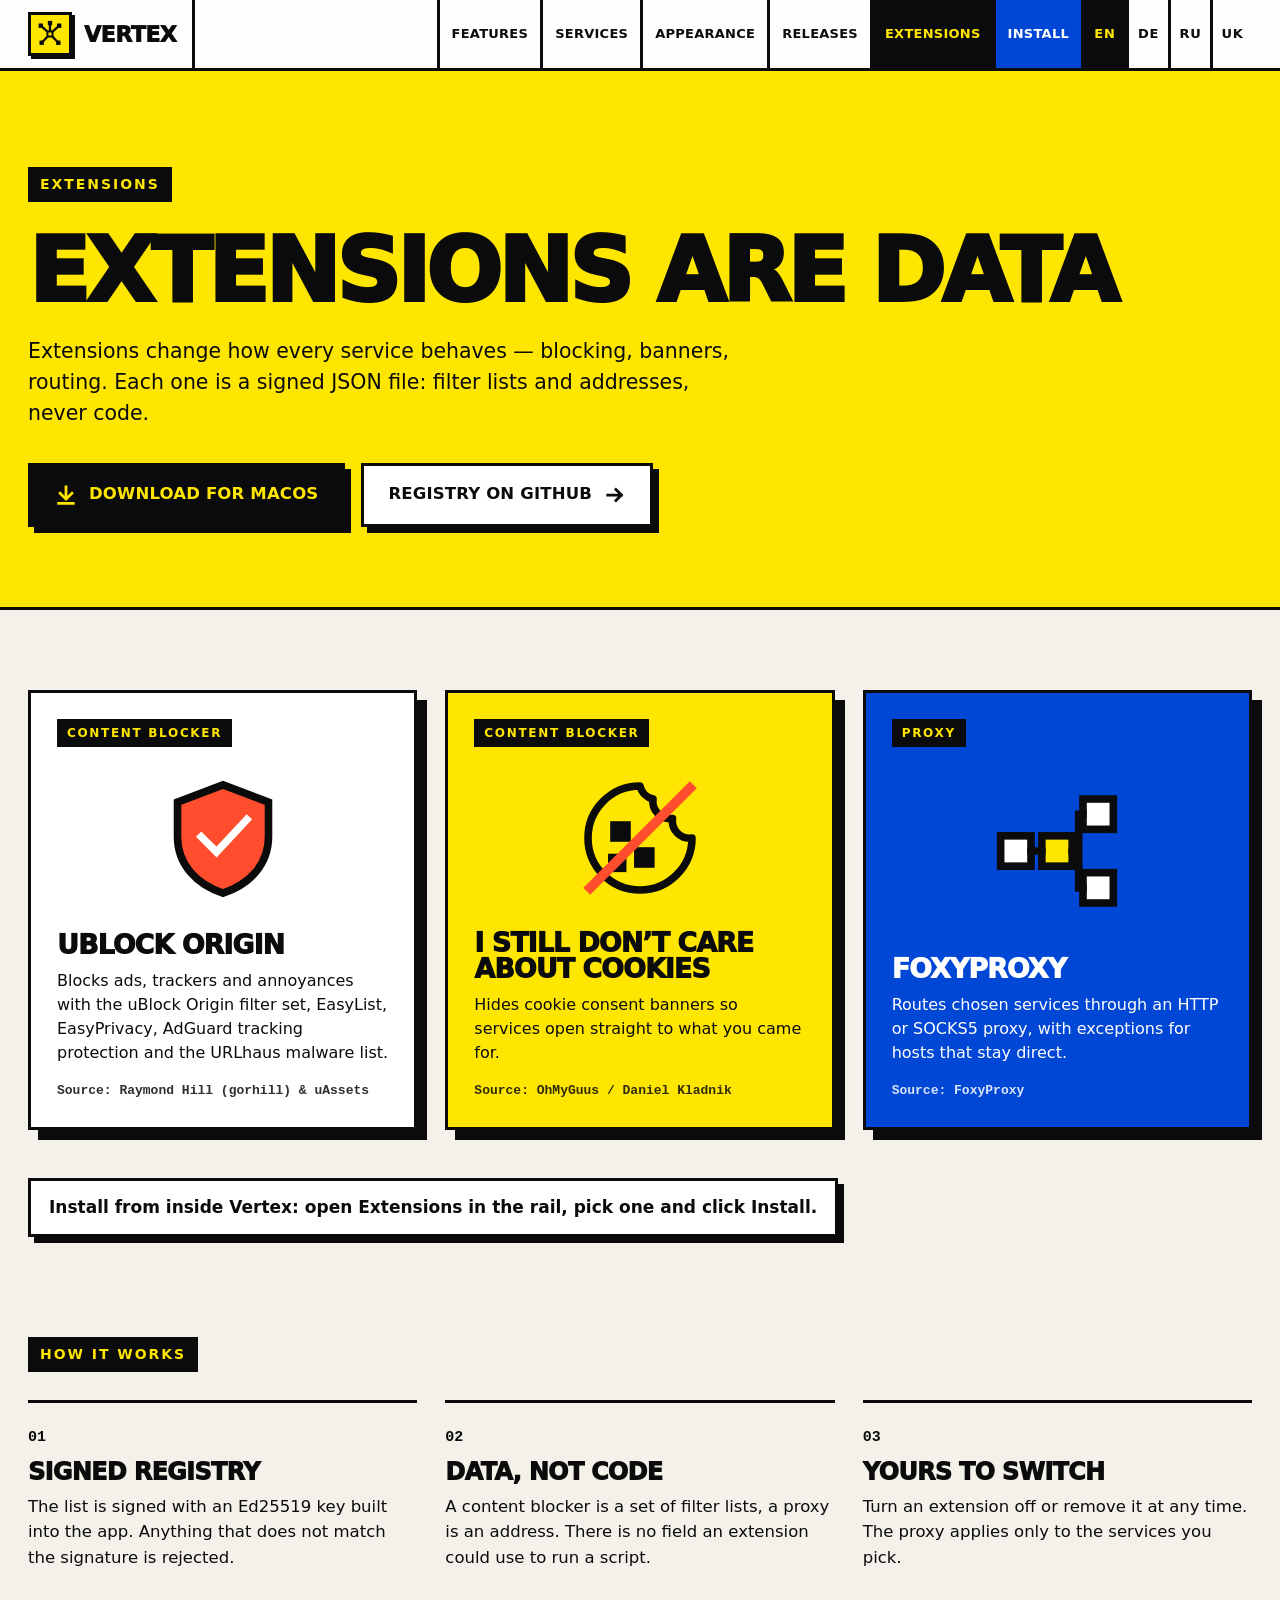
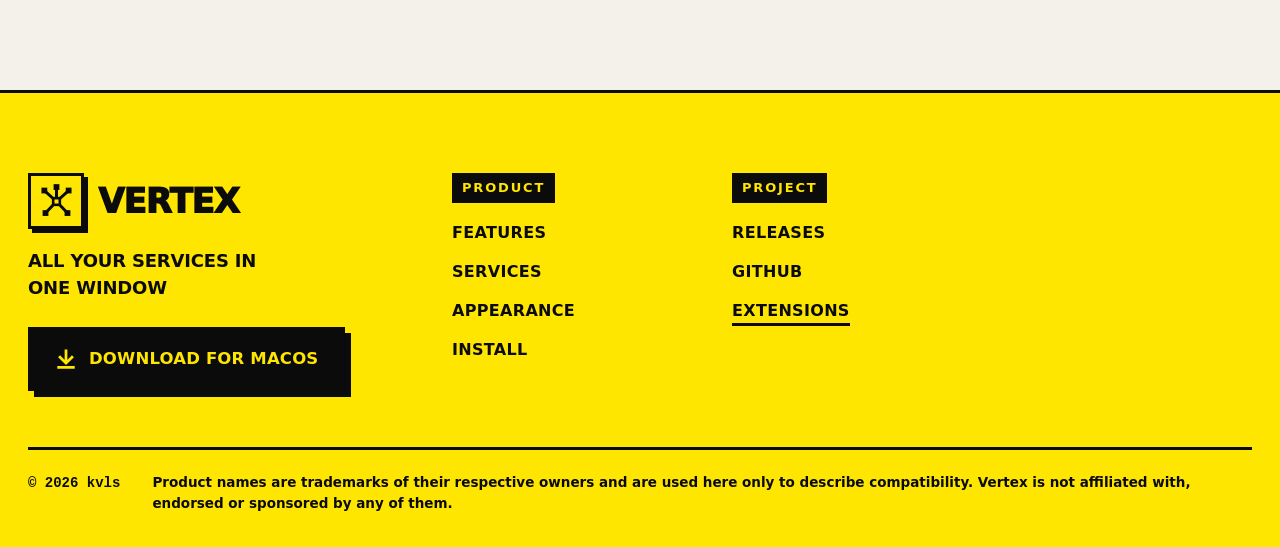
==== extensions.html @ f0bd1790 "New site: brutalist design, releases and extensions pages, Ukrainian - Direct download of the newest" ====
<!DOCTYPE html>
<html lang="en" data-title="title.ext">
<head>
<meta charset="utf-8">
<meta name="viewport" content="width=device-width, initial-scale=1">
<title>Vertex — Extensions</title>
<meta name="description" content="Vertex extensions: content blocking, cookie banners and proxy. Data only, signed, nothing executes.">
<link rel="icon" href="assets/icons/pixel.png">
<link rel="stylesheet" href="assets/style.css">
</head>
<body class="sub">
<header class="nav">
  <div class="wrap nav-in">
    <a class="logo" href="index.html"><span class="mk"><img src="assets/mark.svg" alt="" width="34" height="34"></span>VERTEX</a>
    <button class="burger" id="burger" aria-label="Menu" aria-expanded="false"><i></i></button>
    <nav class="links" id="links">
      <a href="index.html#features" data-t="nav.features">Features</a>
      <a href="index.html#services" data-t="nav.services">Services</a>
      <a href="index.html#looks" data-t="nav.looks">Appearance</a>
      <a href="releases.html" data-t="nav.releases">Releases</a>
      <a href="extensions.html" aria-current="page" data-t="nav.ext">Extensions</a>
      <a class="hl" href="index.html#install" data-t="nav.install">Install</a>
      <div class="lang" role="group" aria-label="Language"><button data-lang="en">EN</button><button data-lang="de">DE</button><button data-lang="ru">RU</button><button data-lang="uk">UK</button></div>
    </nav>
  </div>
</header>

<main id="main">
<section class="sub-hero">
  <div class="wrap">
    <span class="label" data-t="ext.label">Extensions</span>
    <h1 class="h2" data-t="ext.title">Extensions are data</h1>
    <p class="lede" data-t="ext.lede">Extensions change how every service behaves — blocking, banners, routing. Each one is a signed JSON file: filter lists and addresses, never code.</p>
    <div class="ctas">
      <a class="btn" data-dl href="https://github.com/kvlsx/vertex-releases/releases/latest"><svg viewBox="0 0 24 24" fill="none" stroke="currentColor" stroke-width="3" stroke-linecap="square" aria-hidden="true"><path d="M12 3v13M5.5 10 12 16.5 18.5 10M4 21h16"/></svg><span data-t="cta.download">Download for macOS</span></a>
      <a class="btn w" href="https://github.com/kvlsx/vertex-extensions"><span data-t="ext.github">Registry on GitHub</span><svg viewBox="0 0 24 24" fill="none" stroke="currentColor" stroke-width="3" stroke-linecap="square" aria-hidden="true"><path d="M4 12h15M13 6l6 6-6 6"/></svg></a>
    </div>
  </div>
</section>

<section class="xl">
  <div class="wrap">
    <div class="xl-grid" id="extList">
      <article class="xc c-w" data-ext="ublock-origin">
        <div class="xc-top"><span class="xc-type" data-t="ext.type.adblocker">Content blocker</span><span class="xc-ver" data-ver>&nbsp;</span></div>
        <div class="xc-glyph"><svg viewBox="0 0 120 120" fill="none" stroke="#0b0b0b" stroke-width="7" stroke-linejoin="miter"><path d="M60 10 102 26v32c0 26-18 44-42 52-24-8-42-26-42-52V26z" fill="#ff4d2e"/><path d="M40 58l14 14 28-30" stroke="#fff" stroke-linecap="square"/></svg></div>
        <h2 class="xc-name">uBlock Origin</h2>
        <p class="xc-desc" data-t="ext.ublock.p">Blocks ads, trackers and annoyances with the uBlock Origin filter set, EasyList, EasyPrivacy, AdGuard tracking protection and the URLhaus malware list.</p>
        <p class="xc-by"><span data-t="ext.by">Source</span>: Raymond Hill (gorhill) &amp; uAssets</p>
      </article>
      <article class="xc c-y" data-ext="idcac">
        <div class="xc-top"><span class="xc-type" data-t="ext.type.adblocker">Content blocker</span><span class="xc-ver" data-ver>&nbsp;</span></div>
        <div class="xc-glyph"><svg viewBox="0 0 120 120" fill="none" stroke="#0b0b0b" stroke-width="7"><path d="M60 12a48 48 0 1 0 48 48 16 16 0 0 1-18-18 16 16 0 0 1-18-18A16 16 0 0 1 60 12z" fill="#ffe600" stroke-linejoin="round"/><rect x="36" y="48" width="12" height="12" fill="#0b0b0b"/><rect x="58" y="72" width="12" height="12" fill="#0b0b0b"/><rect x="34" y="78" width="10" height="10" fill="#0b0b0b"/><path d="M14 106 106 14" stroke="#ff4d2e" stroke-width="9" stroke-linecap="square"/></svg></div>
        <h2 class="xc-name">I Still Don’t Care About Cookies</h2>
        <p class="xc-desc" data-t="ext.idcac.p">Hides cookie consent banners so services open straight to what you came for.</p>
        <p class="xc-by"><span data-t="ext.by">Source</span>: OhMyGuus / Daniel Kladnik</p>
      </article>
      <article class="xc c-b" data-ext="foxyproxy">
        <div class="xc-top"><span class="xc-type" data-t="ext.type.proxy">Proxy</span><span class="xc-ver" data-ver>&nbsp;</span></div>
        <div class="xc-glyph"><svg viewBox="0 0 120 120" fill="none" stroke="#0b0b0b" stroke-width="7"><rect x="8" y="46" width="28" height="28" fill="#fff"/><rect x="46" y="46" width="28" height="28" fill="#ffe600"/><rect x="84" y="12" width="28" height="28" fill="#fff"/><rect x="84" y="80" width="28" height="28" fill="#fff"/><path d="M36 60h10M74 60h6v-34h4M80 60v34h4" stroke-linecap="square"/></svg></div>
        <h2 class="xc-name">FoxyProxy</h2>
        <p class="xc-desc" data-t="ext.foxy.p">Routes chosen services through an HTTP or SOCKS5 proxy, with exceptions for hosts that stay direct.</p>
        <p class="xc-by"><span data-t="ext.by">Source</span>: FoxyProxy</p>
      </article>
    </div>
    <p class="xl-how" data-t="ext.how">Install from inside Vertex: open Extensions in the rail, pick one and click Install.</p>
  </div>
</section>

<section class="xs">
  <div class="wrap">
    <span class="label" data-t="ext.stepsLabel">How it works</span>
    <div class="xs-grid">
      <div class="xs-step"><span class="xs-n">01</span><h3 data-t="ext.s1.h">Signed registry</h3><p data-t="ext.s1.p">The list is signed with an Ed25519 key built into the app. Anything that does not match the signature is rejected.</p></div>
      <div class="xs-step"><span class="xs-n">02</span><h3 data-t="ext.s2.h">Data, not code</h3><p data-t="ext.s2.p">A content blocker is a set of filter lists, a proxy is an address. There is no field an extension could use to run a script.</p></div>
      <div class="xs-step"><span class="xs-n">03</span><h3 data-t="ext.s3.h">Yours to switch</h3><p data-t="ext.s3.p">Turn an extension off or remove it at any time. The proxy applies only to the services you pick.</p></div>
    </div>
  </div>
</section>
</main>

<footer>
  <div class="wrap">
    <div class="foot-grid">
      <div class="foot-brand">
        <a class="foot-logo" href="index.html"><span class="mk"><img src="assets/mark.svg" alt="" width="40" height="40"></span>VERTEX</a>
        <p data-t="hero.claim">All your services in one window</p>
        <a class="btn" data-dl href="https://github.com/kvlsx/vertex-releases/releases/latest"><svg viewBox="0 0 24 24" fill="none" stroke="currentColor" stroke-width="3" stroke-linecap="square" aria-hidden="true"><path d="M12 3v13M5.5 10 12 16.5 18.5 10M4 21h16"/></svg><span data-t="cta.download">Download for macOS</span></a>
      </div>
      <nav class="foot-col" data-t-label="foot.product" aria-label="Product">
        <h3 data-t="foot.product">Product</h3>
        <a href="index.html#features" data-t="nav.features">Features</a>
        <a href="index.html#services" data-t="nav.services">Services</a>
        <a href="index.html#looks" data-t="nav.looks">Appearance</a>
        <a href="index.html#install" data-t="nav.install">Install</a>
      </nav>
      <nav class="foot-col" data-t-label="foot.project" aria-label="Project">
        <h3 data-t="foot.project">Project</h3>
        <a href="releases.html" data-t="nav.releases">Releases</a>
        <a href="https://github.com/kvlsx/vertex-releases" data-t="nav.github">GitHub</a>
        <a href="extensions.html" aria-current="page" data-t="nav.ext">Extensions</a>
      </nav>
    </div>
    <div class="foot-bottom">
      <span class="copy-r">© 2026 kvls</span>
      <p class="tm" data-t="tm.note">Product names are trademarks of their respective owners and are used here only to describe compatibility. Vertex is not affiliated with, endorsed or sponsored by any of them.</p>
    </div>
  </div>
</footer>

<script src="assets/page.js"></script>
<script src="assets/site.js"></script>
<script src="assets/extensions.js"></script>
</body>
</html>
---- assets/style.css ----
/* Draft 10 - "Bold modern / brutalist": hard edges, heavy type, big colour blocks. */
:root{
  --y:#ffe600;
  --k:#0b0b0b;
  --w:#ffffff;
  --paper:#f4f1ea;
  --b:#0047d6;
  --r:#ff4d2e;
  --bd:3px solid var(--k);
  --sh:6px 6px 0 var(--k);
  --sans:-apple-system,"SF Pro Display",Inter,system-ui,sans-serif;
  --mono:ui-monospace,"SF Mono",Menlo,monospace;
  --ease:cubic-bezier(.2,.9,.2,1);
}
*{box-sizing:border-box;margin:0;padding:0}
html{-webkit-text-size-adjust:100%}
body{background:var(--paper);color:var(--k);font-family:var(--sans);font-size:18px;line-height:1.5;-webkit-font-smoothing:antialiased;overflow-x:hidden}
@supports (overflow:clip){body{overflow-x:clip}}
img{display:block;max-width:100%;height:auto}
a{color:inherit;text-decoration:none}
button{font:inherit;color:inherit;background:none;border:0;cursor:pointer}
strong{font-weight:850}
.wrap{width:min(1320px,100% - 56px);margin-inline:auto}
:focus-visible{outline:3px solid var(--k);outline-offset:4px}
.svc :focus-visible,.inst :focus-visible,.final :focus-visible,.pbox :focus-visible,.panel.c-k :focus-visible,.links a.hl:focus-visible,.lang button[aria-pressed="true"]:focus-visible,.btn:not(.w):not(.y):focus-visible{outline-color:var(--y)}
.qa summary:focus-visible{outline-offset:-5px}
.sr-only{position:absolute;width:1px;height:1px;padding:0;margin:-1px;overflow:hidden;clip:rect(0 0 0 0);white-space:nowrap;border:0}
::selection{background:var(--k);color:var(--y)}

/* Chunky buttons with hard offset shadow */
.btn{--bg:var(--k);--fg:var(--y);display:inline-flex;align-items:center;gap:12px;height:64px;padding:0 24px;background:var(--bg);color:var(--fg);border:var(--bd);box-shadow:var(--sh);font-weight:900;font-size:16.5px;letter-spacing:.01em;text-transform:uppercase;white-space:nowrap;transition:transform .12s var(--ease),box-shadow .12s var(--ease);user-select:none}
.btn svg{width:22px;height:22px;flex:none}
.btn:hover{transform:translate(-2px,-2px);box-shadow:8px 8px 0 var(--k)}
.btn:active{transform:translate(6px,6px);box-shadow:0 0 0 var(--k);transition-duration:.05s}
.btn.w{--bg:var(--w);--fg:var(--k)}
.btn.y{--bg:var(--y);--fg:var(--k)}

/* Nav */
.nav{position:sticky;top:0;z-index:60;background:rgba(255,255,255,.9);backdrop-filter:saturate(1.4) blur(14px);-webkit-backdrop-filter:saturate(1.4) blur(14px);border-bottom:var(--bd)}
.nav-in{display:flex;align-items:stretch;height:68px;transition:height .25s var(--ease)}
.nav.small .nav-in{height:54px}
.logo{display:flex;align-items:center;gap:12px;padding-right:22px;border-right:var(--bd);font-weight:950;font-size:22px;letter-spacing:-.02em}
.links{display:flex;align-items:stretch;margin-left:auto}
.links a{display:flex;align-items:center;padding:0 18px;font-weight:800;font-size:14px;text-transform:uppercase;letter-spacing:.04em;border-left:var(--bd);transition:background .15s}
.links a:hover{background:var(--y)}
.links a:active,.lang button:active{background:var(--k);color:var(--y)}
.links a.hl{background:var(--b);color:var(--w)}
.links a.hl:hover{background:var(--k)}
.lang{display:flex;border-left:var(--bd)}
.lang button{width:52px;font-weight:900;font-size:13px;letter-spacing:.06em;transition:background .15s}
.lang button+button{border-left:var(--bd)}
.lang button:hover{background:var(--y)}
.lang button[aria-pressed="true"]{background:var(--k);color:var(--y)}
.burger{display:none;margin-left:auto;width:68px;border-left:var(--bd);align-items:center;justify-content:center}
.burger i{display:block;width:24px;height:3px;background:var(--k);box-shadow:0 -8px 0 var(--k),0 8px 0 var(--k);transition:transform .2s,box-shadow .2s}
.burger:hover{background:var(--y)}
.burger[aria-expanded="true"]{background:var(--k)}
.burger[aria-expanded="true"] i{background:var(--y);box-shadow:none;transform:rotate(45deg)}
.burger[aria-expanded="true"] i::after{content:"";position:absolute;inset:0;background:var(--y);transform:rotate(90deg)}
.burger i{position:relative}

/* Hero */
.hero{background:var(--y);border-bottom:var(--bd);position:relative;overflow:hidden}
.hero .wrap{padding:72px 0 104px}
.hero h1{font-size:clamp(48px,6.7vw,96px);line-height:.9;font-weight:950;letter-spacing:-.05em;text-transform:uppercase;max-width:15ch;text-wrap:balance;animation:rise 1s var(--ease) both}
@keyframes rise{from{opacity:0;transform:translateY(60px)}to{opacity:1;transform:none}}
.hero-grid{display:grid;grid-template-columns:minmax(0,11fr) minmax(0,13fr);gap:64px;margin-top:56px;align-items:start}
.tagbox{background:var(--w);border:var(--bd);box-shadow:var(--sh);padding:24px 32px;max-width:60ch;font-size:20px;line-height:1.45;font-weight:560;animation:rise 1s .12s var(--ease) both}
.ctas{display:flex;flex-wrap:wrap;gap:16px;margin-top:34px;animation:rise 1s .2s var(--ease) both}
.meta{display:inline-block;margin-top:22px;font-family:var(--mono);font-size:14px;font-weight:600;background:var(--k);color:var(--y);padding:6px 10px}
.shot{position:relative;animation:rise 1.1s .25s var(--ease) both}
.tilt{perspective:1600px;--t:1}
.frame{border:var(--bd);background:var(--k);box-shadow:14px 14px 0 var(--k);transform:rotateX(calc(var(--t) * 14deg)) rotateY(calc(var(--t) * -10deg)) rotate(calc(1.4deg + var(--t) * 2deg));transform-origin:50% 70%;will-change:transform}
.frame img{width:100%}
.frame-bar{height:34px;display:flex;align-items:center;gap:8px;padding:0 12px;border-bottom:var(--bd);background:var(--w)}
.frame-bar i{width:13px;height:13px;border-radius:50%;border:2px solid var(--k)}
.frame-bar i:nth-child(1){background:#ff5f57}.frame-bar i:nth-child(2){background:#febc2e}.frame-bar i:nth-child(3){background:#28c840}
.cap{margin-top:30px;background:var(--k);color:var(--w);padding:14px 18px;font-weight:650;font-size:16px;border:var(--bd);max-width:560px;transform:rotate(-1deg)}
.sticker{position:absolute;right:-26px;top:-46px;width:132px;height:132px;border-radius:50%;background:var(--w);border:var(--bd);box-shadow:var(--sh);display:grid;place-items:center;z-index:2}
.sticker img{width:62px;height:62px}
.sticker::before{content:"";position:absolute;inset:9px;border-radius:50%;border:3px dashed var(--k);animation:spin 14s linear infinite}
@keyframes spin{to{transform:rotate(360deg)}}
.hero-deco{position:absolute;right:-120px;top:-120px;width:420px;height:420px;border:var(--bd);border-radius:50%;opacity:.14}

/* Marquee band */
.band-wrap{overflow:hidden;padding:34px 0 40px}
.band{background:var(--k);padding:22px 0;overflow:hidden;transform:rotate(-1.6deg) scale(1.04)}
.band .mask{mask-image:linear-gradient(90deg,transparent,#000 8%,#000 92%,transparent);-webkit-mask-image:linear-gradient(90deg,transparent,#000 8%,#000 92%,transparent)}
.band:hover .band-row{animation-play-state:paused}
.band-row{display:flex;align-items:center;gap:26px;width:max-content;animation:mq 60s linear infinite}
.band-row .nm{flex:none;color:var(--w);font-weight:950;font-size:44px;line-height:64px;letter-spacing:-.03em;text-transform:uppercase;white-space:nowrap;transition:color .15s}
.band-row .nm:hover{color:var(--y)}
.band-row .x{width:24px;height:64px;flex:none;display:grid;place-items:center}
.band-row .x i{width:18px;height:18px;background:var(--y);transform:rotate(45deg)}
@keyframes mq{to{transform:translateX(-50%)}}

/* Section heads */
.label{display:inline-block;align-self:flex-start;background:var(--k);color:var(--y);font-weight:900;font-size:14px;letter-spacing:.14em;text-transform:uppercase;padding:7px 12px}
.h2{font-size:clamp(40px,5.6vw,80px);line-height:.92;font-weight:950;letter-spacing:-.045em;text-transform:uppercase;margin:24px 0 24px;text-wrap:balance}
.lede{font-size:clamp(18px,1.6vw,21px);font-weight:520;max-width:60ch;text-wrap:pretty}

/* Horizontal feature strip */
.hs{background:var(--paper);border-bottom:var(--bd);padding:120px 0 90px;--gut:max(28px,calc((100% - 1320px) / 2))}
.hs-head{display:flex;justify-content:space-between;align-items:flex-end;gap:32px;margin-bottom:56px}
.hs-nav{display:flex;gap:12px;flex:none}
.hs-btn{width:60px;height:60px;display:grid;place-items:center;background:var(--w);border:var(--bd);box-shadow:var(--sh);transition:transform .12s,box-shadow .12s,background .15s}
.hs-btn svg{width:26px;height:26px}
.hs-btn:hover:not(:disabled){background:var(--y);transform:translate(-2px,-2px);box-shadow:8px 8px 0 var(--k)}
.hs-btn:active:not(:disabled){transform:translate(6px,6px);box-shadow:0 0 0 var(--k)}
.hs-btn:disabled{opacity:.35;cursor:default}
.hs-track{display:flex;gap:28px;overflow-x:auto;overscroll-behavior-x:contain;scroll-snap-type:x mandatory;scroll-padding-inline:var(--gut);padding:6px var(--gut) 22px;scrollbar-width:none;cursor:grab}
.hs-track::-webkit-scrollbar{display:none}
.hs-track.drag{cursor:grabbing;scroll-snap-type:none;user-select:none}
.hs-track.drag .panel{pointer-events:none}
.hs-track:focus-visible{outline-offset:-3px}
.hs-track .panel{scroll-snap-align:start}
.hs-bar{position:relative;height:14px;border:var(--bd);background:var(--w);margin-top:26px;overflow:hidden}
.hs-bar i{position:absolute;top:0;bottom:0;left:0;width:20%;background:var(--k)}
.panel{flex:none;width:min(420px,80vw);min-height:520px;border:var(--bd);box-shadow:10px 10px 0 var(--k);padding:30px;display:flex;flex-direction:column;background:var(--w);position:relative;transition:transform .3s var(--ease)}
.panel:hover{transform:rotate(-1deg)}
.panel .num{font-family:var(--mono);font-weight:800;font-size:15px;display:flex;justify-content:space-between;align-items:center}
.panel .num span{border:var(--bd);width:34px;height:30px;display:grid;place-items:center;background:var(--w);color:var(--k)}
.panel .glyph{flex:1;display:grid;place-items:center;min-height:120px}
.panel .glyph svg{width:min(150px,50%);height:auto;transition:transform .5s var(--ease)}
.panel:hover .glyph svg{transform:scale(1.08) rotate(-4deg)}
.panel h3{font-size:clamp(26px,2.2vw,32px);hyphens:auto;overflow-wrap:break-word;line-height:.95;font-weight:950;letter-spacing:-.035em;text-transform:uppercase;margin-bottom:14px}
.panel p{font-size:16.5px;line-height:1.5;font-weight:500}
.panel.c-y{background:var(--y)}
.panel.c-k{background:var(--k);color:var(--w);box-shadow:10px 10px 0 var(--b)}
.panel.c-k .num{color:var(--y)}
.panel.c-b{background:var(--b);color:var(--w)}
.panel.c-r{background:var(--r)}
.panel .icons{display:flex;gap:8px;flex-wrap:wrap;justify-content:center}
.panel .icons img{width:52px;height:52px;border:3px solid var(--k);border-radius:50%;background:var(--w)}

/* Services */
.svc{background:var(--b);color:var(--w);border-bottom:var(--bd);padding:120px 0}
.svc .label{background:var(--y);color:var(--k)}
.svc-top{display:grid;grid-template-columns:minmax(0,1.1fr) minmax(0,1fr);gap:48px;align-items:end}
.svc-grid{display:grid;grid-template-columns:repeat(6,minmax(0,1fr));gap:18px;margin-top:64px}
.tile{aspect-ratio:3/2;padding:10px;text-align:center;background:var(--w);border:var(--bd);box-shadow:var(--sh);display:grid;place-items:center;transition:transform .2s var(--ease),box-shadow .2s var(--ease),background .2s}
.tile span{color:var(--k);font-weight:950;font-size:clamp(15px,1.45vw,21px);line-height:1;letter-spacing:-.02em;text-transform:uppercase;overflow-wrap:anywhere;transition:transform .35s var(--ease)}
.tile.t1{background:var(--y)}
.tile.t2{background:var(--r)}
.tile.t3{background:var(--k)}
.tile.t3 span{color:var(--w)}
.tile:hover{transform:translate(-3px,-3px) rotate(-3deg);box-shadow:10px 10px 0 var(--k);background:var(--y)}
.tile:hover span{transform:scale(1.08)}
.tile.t3:hover span{color:var(--k)}
.tile:nth-child(even):hover{transform:translate(-3px,-3px) rotate(3deg)}
.more{display:inline-flex;margin-top:40px;background:var(--y);color:var(--k);border:var(--bd);box-shadow:var(--sh);padding:14px 20px;font-weight:900;font-size:18px;text-transform:uppercase;letter-spacing:.01em;transform:rotate(-1.5deg)}

/* Appearance */
.look{background:var(--w);border-bottom:var(--bd);padding:120px 0}
.look-grid{display:grid;grid-template-columns:minmax(0,1fr) minmax(0,1fr);gap:56px;margin-top:56px;align-items:start}
.ways{display:grid;grid-template-columns:repeat(6,minmax(0,1fr));gap:12px}
.way{aspect-ratio:1;border:var(--bd);background:var(--paper);display:grid;place-items:center;transition:transform .12s var(--ease),box-shadow .12s var(--ease),background .15s;box-shadow:4px 4px 0 var(--k)}
.way img{width:88%;height:88%}
.way:hover{transform:translate(-2px,-2px);box-shadow:7px 7px 0 var(--k)}
.way:active{transform:translate(4px,4px);box-shadow:0 0 0 var(--k)}
.way[aria-pressed="true"]{background:var(--y)}
.preview{border:var(--bd);box-shadow:10px 10px 0 var(--k);background-color:var(--pv,#101010);background-image:repeating-linear-gradient(-45deg,rgba(255,255,255,.14) 0 14px,transparent 14px 28px);display:flex;align-items:center;justify-content:center;padding:56px 20px;margin-top:32px;transition:background-color .4s}
.dock{display:flex;align-items:center;gap:14px;background:var(--w);border:var(--bd);box-shadow:var(--sh);padding:12px 16px}
.dock i{width:48px;height:48px;flex:none;border:3px solid var(--k);border-radius:12px;background:var(--c)}
.dock #pvIcon{width:84px;height:84px;margin:-10px -6px}
.preview img.swap{animation:pop .45s var(--ease)}
@keyframes pop{0%{transform:scale(.5) rotate(-12deg);opacity:0}70%{transform:scale(1.08)}100%{transform:none;opacity:1}}
.look .frame{transform:rotate(-1.2deg)}
.look .frame:hover{transform:rotate(0) translate(-3px,-3px)}
.look .frame{transition:transform .4s var(--ease)}
.look .cap{transform:rotate(.8deg);background:var(--y);color:var(--k)}

/* Install */
.inst{background:var(--k);color:var(--w);padding:120px 0;border-bottom:var(--bd)}
.inst .label{background:var(--y);color:var(--k)}
.inst .h2{color:var(--y)}
.inst-grid{display:grid;grid-template-columns:minmax(0,1.25fr) minmax(0,1fr);gap:40px;margin-top:56px;align-items:start}
.warn{background:var(--r);color:var(--k);border:3px solid var(--w);box-shadow:10px 10px 0 var(--y);padding:34px}
.warn h3{display:flex;gap:14px;align-items:center;font-size:clamp(26px,2.6vw,36px);line-height:1;font-weight:950;letter-spacing:-.03em;text-transform:uppercase;margin-bottom:18px}
.warn h3 svg{width:40px;height:40px;flex:none}
.warn p{font-size:17px;font-weight:540;margin-bottom:16px}
.warn p:last-child{margin-bottom:0}
.code{display:flex;align-items:stretch;border:var(--bd);background:var(--w);margin:6px 0 18px;box-shadow:5px 5px 0 var(--k)}
.code code{flex:1;min-width:0;font-family:var(--mono);font-size:15px;font-weight:600;padding:16px 18px;overflow-x:auto;white-space:nowrap;scrollbar-width:thin}
.copy{flex:none;border-left:var(--bd);background:var(--y);transition:background .15s}
.copy:hover{background:var(--k);color:var(--y)}
.copy:active{background:var(--b);color:var(--w)}
.copy svg{width:22px;height:22px}
.copy .ok{display:none}
.copy.done .ok{display:block}.copy.done .cp{display:none}
.copy.done{background:#28c840;color:var(--k)}
.specs{border:3px solid var(--w)}
.spec{display:grid;grid-template-columns:minmax(0,1fr) minmax(0,1.3fr);border-bottom:3px solid var(--w)}
.spec:last-child{border-bottom:0}
.spec dt{padding:20px 22px;font-weight:900;text-transform:uppercase;font-size:14px;letter-spacing:.08em;color:var(--y);border-right:3px solid var(--w)}
.spec dd{padding:20px 22px;font-weight:700;font-size:18px}
.spec dt,.spec dd{display:flex;align-items:center}
.spec:hover{background:var(--y);color:var(--k)}
.spec:hover dt{color:var(--k)}
.inst .btn{margin-top:28px;width:100%;justify-content:center;box-shadow:6px 6px 0 var(--w);border-color:var(--w)}
.inst .btn:hover{box-shadow:8px 8px 0 var(--w)}
.inst .btn:active{box-shadow:0 0 0 var(--w)}

/* Footer */


/* Logo caption on the band */
.band-wrap{position:relative}
.band-cap{position:absolute;left:max(28px,calc((100% - 1320px) / 2));top:6px;max-width:calc(100% - 64px);z-index:2;background:var(--y);border:var(--bd);box-shadow:4px 4px 0 var(--k);padding:6px 12px;font-weight:900;font-size:13px;letter-spacing:.1em;text-transform:uppercase;transform:rotate(-3deg)}

/* Why */
.why{background:var(--y);border-bottom:var(--bd);padding:120px 0;position:relative;overflow:hidden}
.why-grid{display:grid;grid-template-columns:repeat(4,minmax(0,1fr));gap:0;margin-top:56px;border:var(--bd);background:var(--w);box-shadow:10px 10px 0 var(--k)}
.wc{padding:30px 26px 34px;border-right:var(--bd);position:relative;transition:background .15s}
.wc:last-child{border-right:0}
.wc:hover{background:var(--k);color:var(--w)}
.wc:hover .wi{background:var(--y);color:var(--k)}
.wi{width:58px;height:58px;border:var(--bd);display:grid;place-items:center;background:var(--k);color:var(--y);margin-bottom:26px;transition:background .15s,color .15s}
.wi svg{width:28px;height:28px}
.wc h3{font-size:clamp(22px,1.9vw,27px);line-height:1;font-weight:950;letter-spacing:-.03em;text-transform:uppercase;margin-bottom:12px;hyphens:auto}
.wc p{font-size:16px;font-weight:520}
.stamp{position:absolute;right:max(20px,calc((100% - 1320px) / 2));top:90px;width:150px;height:150px;border-radius:50%;background:var(--r);border:var(--bd);box-shadow:var(--sh);display:grid;place-items:center;transform:rotate(12deg);animation:wob 5s ease-in-out infinite}
.stamp svg{width:70px;height:70px}
@keyframes wob{0%,100%{transform:rotate(12deg)}50%{transform:rotate(-6deg) scale(1.04)}}

/* Privacy + sync */
.ps{background:var(--paper);border-bottom:var(--bd);padding:120px 0}
.ps-grid{display:grid;grid-template-columns:minmax(0,1.2fr) minmax(0,1fr);gap:40px;align-items:stretch}
.pbox{background:var(--k);color:var(--w);border:var(--bd);box-shadow:10px 10px 0 var(--b);padding:40px}
.pbox .label{background:var(--y);color:var(--k)}
.pbox h2{font-size:clamp(34px,4vw,60px);line-height:.92;font-weight:950;letter-spacing:-.045em;text-transform:uppercase;margin:20px 0 20px;color:var(--y)}
.pbox p{font-size:17px;font-weight:520;max-width:600px}
.routes{margin-top:34px;display:flex;flex-direction:column;gap:14px}
.rt{display:flex;align-items:center;gap:14px}
.rt .me{width:48px;height:48px;flex:none;background:var(--w);border:3px solid var(--w);display:grid;place-items:center}
.rt .me img{width:34px;height:34px}
.rt .ln{flex:1;height:6px;background:repeating-linear-gradient(90deg,var(--c,#ffe600) 0 14px,transparent 14px 24px);background-size:48px 6px;animation:ln 1s linear infinite}
@keyframes ln{to{background-position:48px 0}}
.rt .end{display:flex;gap:6px;flex:none}
.rt .end .chip{display:grid;place-items:center;height:44px;padding:0 14px;border:3px solid var(--w);background:var(--w);color:var(--k);font-weight:900;font-size:14px;letter-spacing:.06em;text-transform:uppercase;white-space:nowrap}
.rt .end .gl{width:44px;height:44px;border:3px solid var(--w);border-radius:50%;background:var(--w)}
.rt .end .gl{display:grid;place-items:center;color:var(--k)}
.rt .end .gl svg{width:24px;height:24px}
.sbox{background:var(--w);border:var(--bd);box-shadow:10px 10px 0 var(--k);padding:40px;display:flex;flex-direction:column}
.qrw{position:relative;align-self:flex-start;border:var(--bd);background:var(--w);padding:12px;box-shadow:var(--sh);margin-bottom:30px;transform:rotate(-2deg)}
.qrw canvas{display:block;width:180px;height:180px;image-rendering:pixelated}
.qrw::after{content:"";position:absolute;left:0;right:0;top:12px;height:6px;background:var(--r);border-top:2px solid var(--k);border-bottom:2px solid var(--k);animation:scan 2.4s steps(24) infinite alternate}
@keyframes scan{to{top:calc(100% - 18px)}}
.sbox h3{font-size:clamp(26px,2.4vw,36px);line-height:.95;font-weight:950;letter-spacing:-.035em;text-transform:uppercase;margin-bottom:16px}
.sbox p{font-size:17px;font-weight:520}

/* Comparison */
.cmp{background:var(--w);border-bottom:var(--bd);padding:120px 0}
.tbl{margin-top:48px;border:var(--bd);box-shadow:10px 10px 0 var(--k);background:var(--w)}
.tbl table{width:100%;border-collapse:collapse}
.tbl th{background:var(--k);color:var(--y);text-align:left;padding:16px 22px;font-weight:900;font-size:13px;letter-spacing:.1em;text-transform:uppercase}
.tbl td{padding:22px;border-top:var(--bd);font-weight:650;font-size:18px}
.tbl td+td,.tbl th+th{border-left:var(--bd)}
.tbl td:first-child{font-weight:950;text-transform:uppercase;letter-spacing:-.01em;font-size:20px;white-space:nowrap}
.tbl tr.me td{background:var(--y);font-weight:900}
.tbl tr:not(.me):hover td{background:var(--paper)}
.tbl .app{display:flex;align-items:center;gap:12px}
.tbl .app img{width:34px;height:34px;border:3px solid var(--k)}
.tbl .app i{width:34px;height:34px;border:3px solid var(--k);flex:none;background:var(--c)}
.tbl .tick{display:inline-flex;align-items:center;gap:10px}
.tbl .tick svg{width:26px;height:26px;flex:none}
.cmp-note{margin-top:26px;font-family:var(--mono);font-size:13.5px;font-weight:600}

/* FAQ */
.faq{background:var(--paper);border-bottom:var(--bd);padding:120px 0}
.faq-grid{display:grid;grid-template-columns:minmax(0,1fr) minmax(0,1.6fr);gap:56px;align-items:start}
.faq .h2{font-size:clamp(44px,5.4vw,88px);overflow-wrap:anywhere}
.qa-list{border:var(--bd);background:var(--w);box-shadow:10px 10px 0 var(--k)}
.qa+.qa{border-top:var(--bd)}
.qa summary{list-style:none;cursor:pointer;display:flex;justify-content:space-between;align-items:center;gap:18px;padding:22px 24px;font-weight:850;font-size:clamp(17px,1.5vw,20px);letter-spacing:-.01em;transition:background .15s}
.qa summary::-webkit-details-marker{display:none}
.qa summary:hover{background:var(--y)}
.qa[open] summary{background:var(--k);color:var(--y)}
.tog{width:34px;height:34px;flex:none;border:var(--bd);background:var(--w);position:relative;transition:transform .25s var(--ease)}
.tog::before,.tog::after{content:"";position:absolute;left:7px;right:7px;top:13px;height:3px;background:var(--k)}
.tog::after{transform:rotate(90deg)}
.qa[open] .tog{transform:rotate(45deg);background:var(--y)}
.qa .ans{padding:20px 24px 24px;font-size:17px;font-weight:520;border-top:var(--bd);animation:drop .3s var(--ease)}
@keyframes drop{from{opacity:0;transform:translateY(-8px)}to{opacity:1;transform:none}}

/* Final CTA */
.final{background:var(--b);color:var(--w);border-bottom:var(--bd);padding:130px 0;position:relative;overflow:hidden}
.final h2{font-size:clamp(48px,7vw,104px);line-height:.86;font-weight:950;letter-spacing:-.055em;text-transform:uppercase;max-width:12ch;text-wrap:balance}
.final p{font-size:clamp(19px,1.8vw,24px);font-weight:600;margin-top:28px;max-width:620px}
.final .ctas{animation:none}
.final .btn.w:hover,.final .btn.y:hover{box-shadow:8px 8px 0 var(--k)}
.final-ico{display:grid;place-items:center;aspect-ratio:1;padding:clamp(18px,3vw,40px);position:absolute;right:max(28px,calc((100% - 1320px) / 2));bottom:90px;width:clamp(120px,18vw,260px);border:var(--bd);box-shadow:12px 12px 0 var(--k);background:var(--y);transform:rotate(8deg);transition:transform .4s var(--ease)}
.final-ico img{width:100%;height:100%}
.final-ico:hover{transform:rotate(0) scale(1.03)}
.copy{width:auto;padding:0 16px;gap:8px;display:flex;align-items:center;font-weight:900;font-size:13px;letter-spacing:.06em;text-transform:uppercase}

[data-anim].off,[data-anim].off *,[data-anim].off::before,[data-anim].off::after{animation-play-state:paused!important}
#compare,#faq{content-visibility:auto;contain-intrinsic-size:auto 1000px}
.cmp-src{margin-top:8px;font-family:var(--mono);font-size:13px;font-weight:600}
.cmp-src a{text-decoration:underline;text-decoration-thickness:2px;text-underline-offset:3px}
.cmp-src a:hover{background:var(--y)}

/* Reveal */
.js .rv{opacity:0;transform:translateY(40px);transition:opacity .7s var(--ease),transform .7s var(--ease)}
.js .rv.vis{opacity:1;transform:none}

/* Responsive */
@media (max-width:1440px) and (min-width:1181px){
  .links a{padding:0 12px;font-size:13px;letter-spacing:.02em}
  .lang button{width:42px}
  .logo{padding-right:16px}
}
@media (max-width:1180px){
  .links{position:absolute;top:100%;left:0;right:0;margin-top:3px;flex-direction:column;background:var(--w);border-bottom:var(--bd);box-shadow:0 10px 0 var(--k);transform:translateY(-12px);opacity:0;visibility:hidden;transition:transform .25s var(--ease),opacity .2s,visibility 0s .25s}
  .links.open{transform:none;opacity:1;visibility:visible;transition-delay:0s}
  .links a{height:58px;border-left:0;border-top:var(--bd);font-size:16px;padding:0 24px}
  .lang{border-left:0;border-top:var(--bd);height:58px}
  .lang button{flex:1}
  .burger{display:flex}
}
@media (max-width:1100px){
  .why-grid{grid-template-columns:repeat(2,minmax(0,1fr))}
  .wc:nth-child(2){border-right:0}
  .wc:nth-child(-n+2){border-bottom:var(--bd)}
  .stamp{display:none}
  .hero-grid{grid-template-columns:minmax(0,1fr);gap:64px}
  .sticker{right:-8px}
  .svc-grid{grid-template-columns:repeat(4,minmax(0,1fr))}
}
@media (max-width:900px){
  .svc-top,.look-grid,.inst-grid,.ps-grid,.faq-grid{grid-template-columns:minmax(0,1fr)}
  .faq-grid{gap:24px}
  .final-ico{position:static;margin-top:56px;transform:rotate(4deg)}
}
@media (max-width:640px){
  body{font-size:17px}
  .wrap{width:calc(100% - 32px)}
  .logo{font-size:19px;padding-right:16px}
  .hero .wrap{padding:44px 0 72px}
  .hero h1{letter-spacing:-.05em}
  .tagbox{font-size:18px;padding:20px}
  .btn{height:58px;padding:0 20px;font-size:16px;width:100%;justify-content:center}
  .sticker{width:96px;height:96px;top:-38px;right:-4px}
  .sticker img{width:44px;height:44px}
  .frame{box-shadow:8px 8px 0 var(--k)}
  .band-row .nm{font-size:30px;line-height:48px}
  .band-row .x{height:48px}
  .hs{padding:84px 0 70px;--gut:16px}
  .hs-head{flex-direction:column;align-items:flex-start;margin-bottom:36px}
  .panel{width:84vw;min-height:460px;padding:24px;box-shadow:7px 7px 0 var(--k)}
  .svc,.look,.inst{padding:84px 0}
  .svc-grid{grid-template-columns:repeat(3,minmax(0,1fr));gap:14px}
  .ways{gap:10px}
  .preview{padding:36px 12px}
  .dock{gap:8px;padding:8px 10px}
  .dock i{width:34px;height:34px;border-radius:9px}
  .dock #pvIcon{width:60px;height:60px;margin:-8px -4px}
  .ways{grid-template-columns:repeat(4,minmax(0,1fr))}
  .warn{padding:22px;box-shadow:7px 7px 0 var(--y)}
  .spec{grid-template-columns:minmax(0,1fr)}
  .spec dt{border-right:0;padding:14px 16px 0}
  .spec dd{padding:4px 16px 14px}
  .code code{font-size:13px;padding:14px}
  .copy-l{display:none}
  .why,.ps,.cmp,.faq,.final{padding:84px 0}
  .why-grid{grid-template-columns:minmax(0,1fr);box-shadow:7px 7px 0 var(--k)}
  .wc{border-right:0;border-bottom:var(--bd)}
  .wc:last-child{border-bottom:0}
  .pbox,.sbox{padding:24px;box-shadow:7px 7px 0 var(--b)}
  .sbox{box-shadow:7px 7px 0 var(--k)}
  .rt .end .gl{width:36px;height:36px}
  .rt .end .chip{height:36px;padding:0 10px;font-size:12px}
  .rt .me{width:40px;height:40px}
  .qrw canvas{width:150px;height:150px}
  .tbl{box-shadow:7px 7px 0 var(--k)}
  .tbl table{table-layout:fixed}
  .tbl th,.tbl td{overflow-wrap:anywhere;hyphens:auto}
  .tbl th:first-child{width:30%}
  .tbl th{padding:12px 10px;font-size:10.5px;letter-spacing:.04em}
  .tbl td{padding:14px 10px;font-size:14px}
  .tbl td:first-child{font-size:14px;white-space:normal}
  .tbl .app{gap:8px;flex-direction:column;align-items:flex-start}
  .tbl .app img,.tbl .app i{width:26px;height:26px}
  .tbl .tick svg{width:18px;height:18px}
  .qa-list{box-shadow:7px 7px 0 var(--k)}
  .qa summary{padding:18px}
  .qa .ans{padding:16px 18px 20px}
  .band-cap{font-size:11px}
}
@media (prefers-reduced-motion:reduce){
  *,*::before,*::after{animation:none!important;transition-duration:.001ms!important}
  .js .rv{opacity:1;transform:none}
}

/* Subpages: releases, imprint, privacy */
.links a[aria-current="page"]{background:var(--k);color:var(--y)}
.sub-hero{background:var(--y);border-bottom:var(--bd);padding:96px 0 80px}
.sub-hero .h2{font-size:clamp(34px,7vw,96px);margin-top:28px;hyphens:auto;overflow-wrap:anywhere}
.rel{padding:80px 0 120px;border-bottom:var(--bd)}
.rel-hint{display:inline-block;margin-bottom:28px;border:var(--bd);background:var(--w);padding:8px 14px;font-weight:700;font-size:15px}
.rel-hint[hidden]{display:none}
.rel-list{display:flex;flex-direction:column;gap:36px;max-width:980px}
.rel-state{font-family:var(--mono);font-weight:700;font-size:16px;padding:28px;border:var(--bd);background:var(--w);box-shadow:var(--sh)}
.rel-state.err{display:flex;flex-wrap:wrap;gap:20px;align-items:center;justify-content:space-between;font-family:var(--sans)}
.rc{background:var(--w);border:var(--bd);box-shadow:10px 10px 0 var(--k)}
.rc.now{box-shadow:10px 10px 0 var(--b)}
.rc-head{display:flex;flex-wrap:wrap;align-items:center;gap:16px 24px;padding:26px 28px;border-bottom:var(--bd)}
.rc.now .rc-head{background:var(--y)}
.rc-head>div{margin-right:auto}
.rc-v{font-size:clamp(34px,4vw,52px);line-height:.95;font-weight:950;letter-spacing:-.04em}
.rc-d{margin-top:8px;font-family:var(--mono);font-size:14px;font-weight:600}
.rc-now{background:var(--k);color:var(--y);font-weight:900;font-size:13px;letter-spacing:.14em;text-transform:uppercase;padding:7px 12px;transform:rotate(-3deg)}
.rc-notes{padding:26px 28px 30px;font-size:17px;line-height:1.55}
.rc-notes>*+*{margin-top:14px}
.rc-notes h4{font-size:15px;font-weight:900;letter-spacing:.1em;text-transform:uppercase}
.rc-notes ul{list-style:none;display:flex;flex-direction:column;gap:12px}
.rc-notes li{position:relative;padding-left:26px}
.rc-notes li::before{content:"";position:absolute;left:2px;top:.5em;width:10px;height:10px;background:var(--y);border:2.5px solid var(--k);transform:rotate(45deg)}
.rc-notes code,.legal code{font-family:var(--mono);font-size:.9em;background:var(--paper);border:2px solid var(--k);padding:1px 6px}
.rc-notes pre{background:var(--k);color:var(--y);padding:16px 18px;overflow-x:auto}
.rc-notes pre code{background:none;border:0;padding:0;color:inherit}
.rc-notes a,.legal a{text-decoration:underline;text-decoration-thickness:2px;text-underline-offset:3px}
.legal{padding:80px 0 120px;border-bottom:var(--bd)}
.legal-in{max-width:820px;font-size:17px;line-height:1.6}
.legal-in h2{font-size:clamp(24px,2.6vw,32px);font-weight:950;letter-spacing:-.03em;text-transform:uppercase;line-height:1;margin:56px 0 18px}
.legal-in h2:first-child{margin-top:0}
.legal-in h3{font-size:18px;font-weight:900;margin:28px 0 8px}
.legal-in p+p,.legal-in p+ul,.legal-in ul+p{margin-top:12px}
.legal-in ul{padding-left:22px}
.legal-in li+li{margin-top:6px}
.legal-in address{font-style:normal}
.legal-in .todo{background:var(--y);border:2px solid var(--k);padding:0 6px;font-weight:800}
.legal-note{display:inline-block;margin-top:24px;border:var(--bd);background:var(--w);padding:8px 14px;font-weight:700;font-size:15px}
.legal-note[hidden]{display:none}
@media (max-width:640px){
  .sub-hero{padding:64px 0 56px}
  .rel,.legal{padding:56px 0 84px}
  .rc-head,.rc-notes{padding:20px}
  .rc{box-shadow:7px 7px 0 var(--k)}
  .rc.now{box-shadow:7px 7px 0 var(--b)}
  .rc-head .btn{width:100%;justify-content:center}
}

/* Brand tile and footer */
.mk{display:grid;place-items:center;flex:none;width:44px;height:44px;background:var(--y);border:var(--bd);box-shadow:3px 3px 0 var(--k);transition:width .25s,height .25s}
.mk img{width:74%;height:74%}
.nav.small .logo .mk{width:36px;height:36px}
footer{background:var(--y);padding:80px 0 36px}
.foot-grid{display:grid;grid-template-columns:minmax(0,1.6fr) repeat(3,minmax(0,1fr));gap:40px}
.foot-logo{display:inline-flex;align-items:center;gap:14px;font-size:34px;font-weight:950;letter-spacing:-.03em}
.foot-logo .mk{width:56px;height:56px;box-shadow:4px 4px 0 var(--k)}
.foot-brand p{margin:18px 0 26px;font-weight:800;font-size:18px;text-transform:uppercase;letter-spacing:-.01em;max-width:22ch}
.foot-col{display:flex;flex-direction:column;align-items:flex-start;gap:12px}
.foot-col h3{font-size:13px;font-weight:900;letter-spacing:.14em;text-transform:uppercase;background:var(--k);color:var(--y);padding:5px 10px;margin-bottom:6px}
.foot-col a{font-weight:800;font-size:16px;text-transform:uppercase;letter-spacing:.02em;border-bottom:3px solid transparent;transition:border-color .15s}
.foot-col a:hover,.foot-col a[aria-current="page"]{border-bottom-color:var(--k)}
.foot-bottom{display:flex;flex-wrap:wrap;gap:12px 32px;align-items:baseline;margin-top:56px;padding-top:22px;border-top:var(--bd)}
.copy-r{font-family:var(--mono);font-weight:800;font-size:14px}
.foot-bottom .tm{flex:1;min-width:260px;font-size:13.5px;line-height:1.5;font-weight:600}
@media (max-width:900px){
  .foot-grid{grid-template-columns:repeat(3,minmax(0,1fr))}
  .foot-brand{grid-column:1/-1}
}
@media (max-width:640px){
  footer{padding:60px 0 30px}
  .foot-grid{grid-template-columns:repeat(2,minmax(0,1fr));gap:32px 20px}
  .foot-logo{font-size:28px}
}

/* Extensions page */
.xl{padding:80px 0 40px}
.xl-grid{display:grid;grid-template-columns:repeat(3,minmax(0,1fr));gap:28px}
.xc{display:flex;flex-direction:column;border:var(--bd);box-shadow:10px 10px 0 var(--k);padding:26px;background:var(--w);min-height:440px;transition:transform .3s var(--ease)}
.xc:hover{transform:rotate(-1deg)}
.xc.c-y{background:var(--y)}
.xc.c-b{background:var(--b);color:var(--w)}
.xc-top{display:flex;justify-content:space-between;align-items:center;gap:12px}
.xc-type{background:var(--k);color:var(--y);font-weight:900;font-size:12px;letter-spacing:.14em;text-transform:uppercase;padding:5px 10px}
.xc-ver{font-family:var(--mono);font-weight:800;font-size:14px}
.xc-glyph{flex:1;display:grid;place-items:center;min-height:170px}
.xc-glyph svg{width:min(130px,50%);height:auto;transition:transform .5s var(--ease)}
.xc:hover .xc-glyph svg{transform:scale(1.08) rotate(-4deg)}
.xc-name{font-size:clamp(24px,2.1vw,30px);line-height:.95;font-weight:950;letter-spacing:-.035em;text-transform:uppercase;margin-bottom:12px;overflow-wrap:break-word}
.xc-desc{font-size:16px;line-height:1.5;font-weight:500}
.xc-by{margin-top:16px;font-family:var(--mono);font-size:13px;font-weight:600;opacity:.85}
.xl-how{margin-top:48px;display:inline-block;border:var(--bd);background:var(--w);box-shadow:var(--sh);padding:14px 18px;font-weight:800;font-size:17px}
.xs{padding:60px 0 120px;border-bottom:var(--bd)}
.xs-grid{display:grid;grid-template-columns:repeat(3,minmax(0,1fr));gap:28px;margin-top:28px}
.xs-step{border-top:var(--bd);padding-top:18px}
.xs-n{font-family:var(--mono);font-weight:800;font-size:15px}
.xs-step h3{font-size:24px;font-weight:950;letter-spacing:-.03em;text-transform:uppercase;margin:10px 0 10px;line-height:1}
.xs-step p{font-size:16.5px;line-height:1.55;font-weight:500}
@media (max-width:1000px){
  .xl-grid,.xs-grid{grid-template-columns:minmax(0,1fr)}
  .xc{min-height:0}
}
@media (max-width:640px){
  .xl{padding:56px 0 24px}
  .xc{padding:22px;box-shadow:7px 7px 0 var(--k)}
  .xs{padding:40px 0 84px}
}
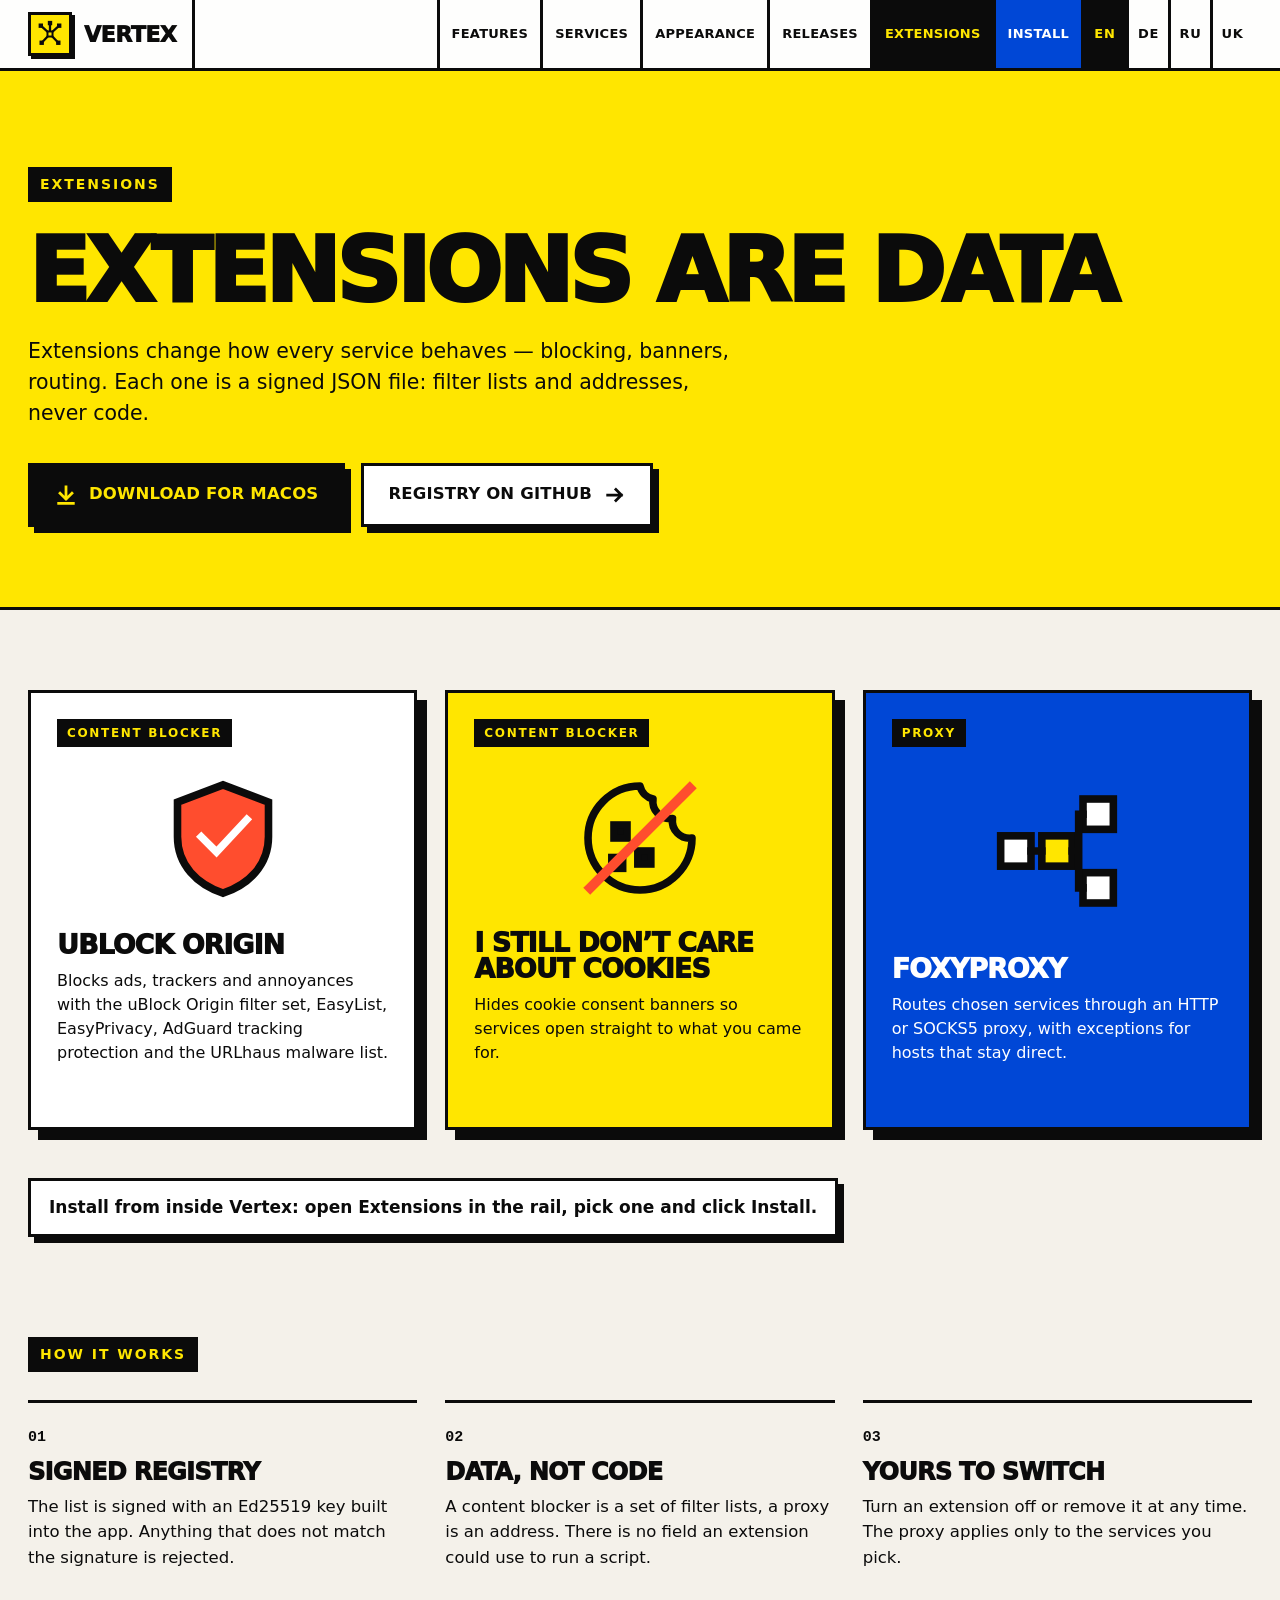
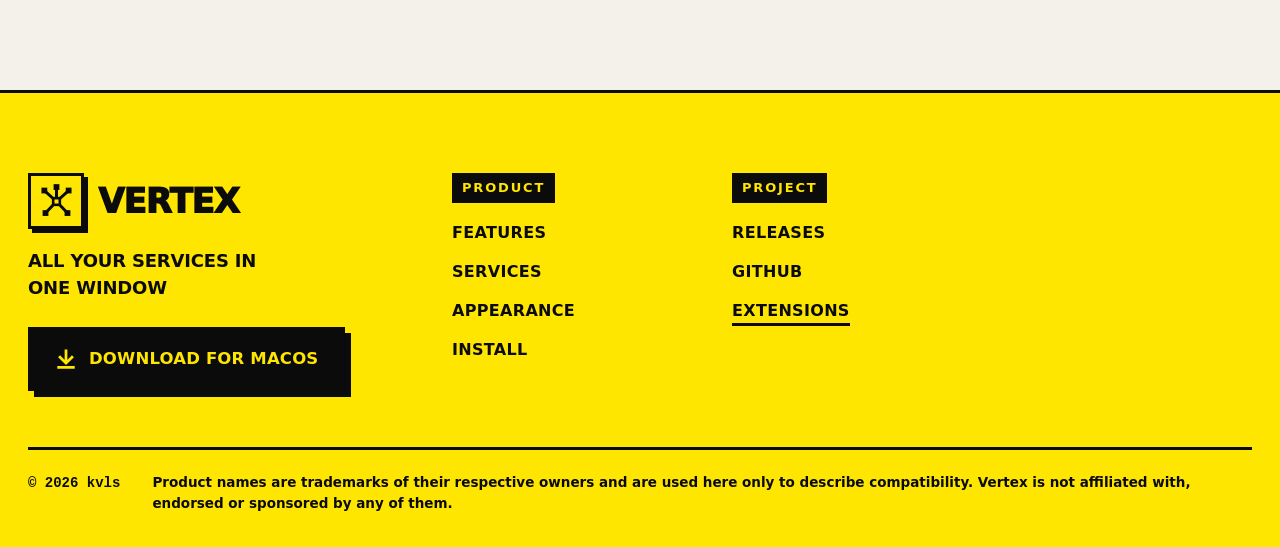
==== commit e7bbc952: "Proper favicon: full-bleed pixel tile as SVG, 32 px PNG and touch icon Co-Authored-By: Claude Opus 5" ====
--- a/extensions.html
+++ b/extensions.html
@@ -5,7 +5,9 @@
 <meta name="viewport" content="width=device-width, initial-scale=1">
 <title>Vertex — Extensions</title>
 <meta name="description" content="Vertex extensions: content blocking, cookie banners and proxy. Data only, signed, nothing executes.">
-<link rel="icon" href="assets/icons/pixel.png">
+<link rel="icon" href="assets/favicon.svg" type="image/svg+xml">
+<link rel="icon" href="assets/favicon-32.png" sizes="32x32">
+<link rel="apple-touch-icon" href="assets/apple-touch-icon.png">
 <link rel="stylesheet" href="assets/style.css">
 </head>
 <body class="sub">
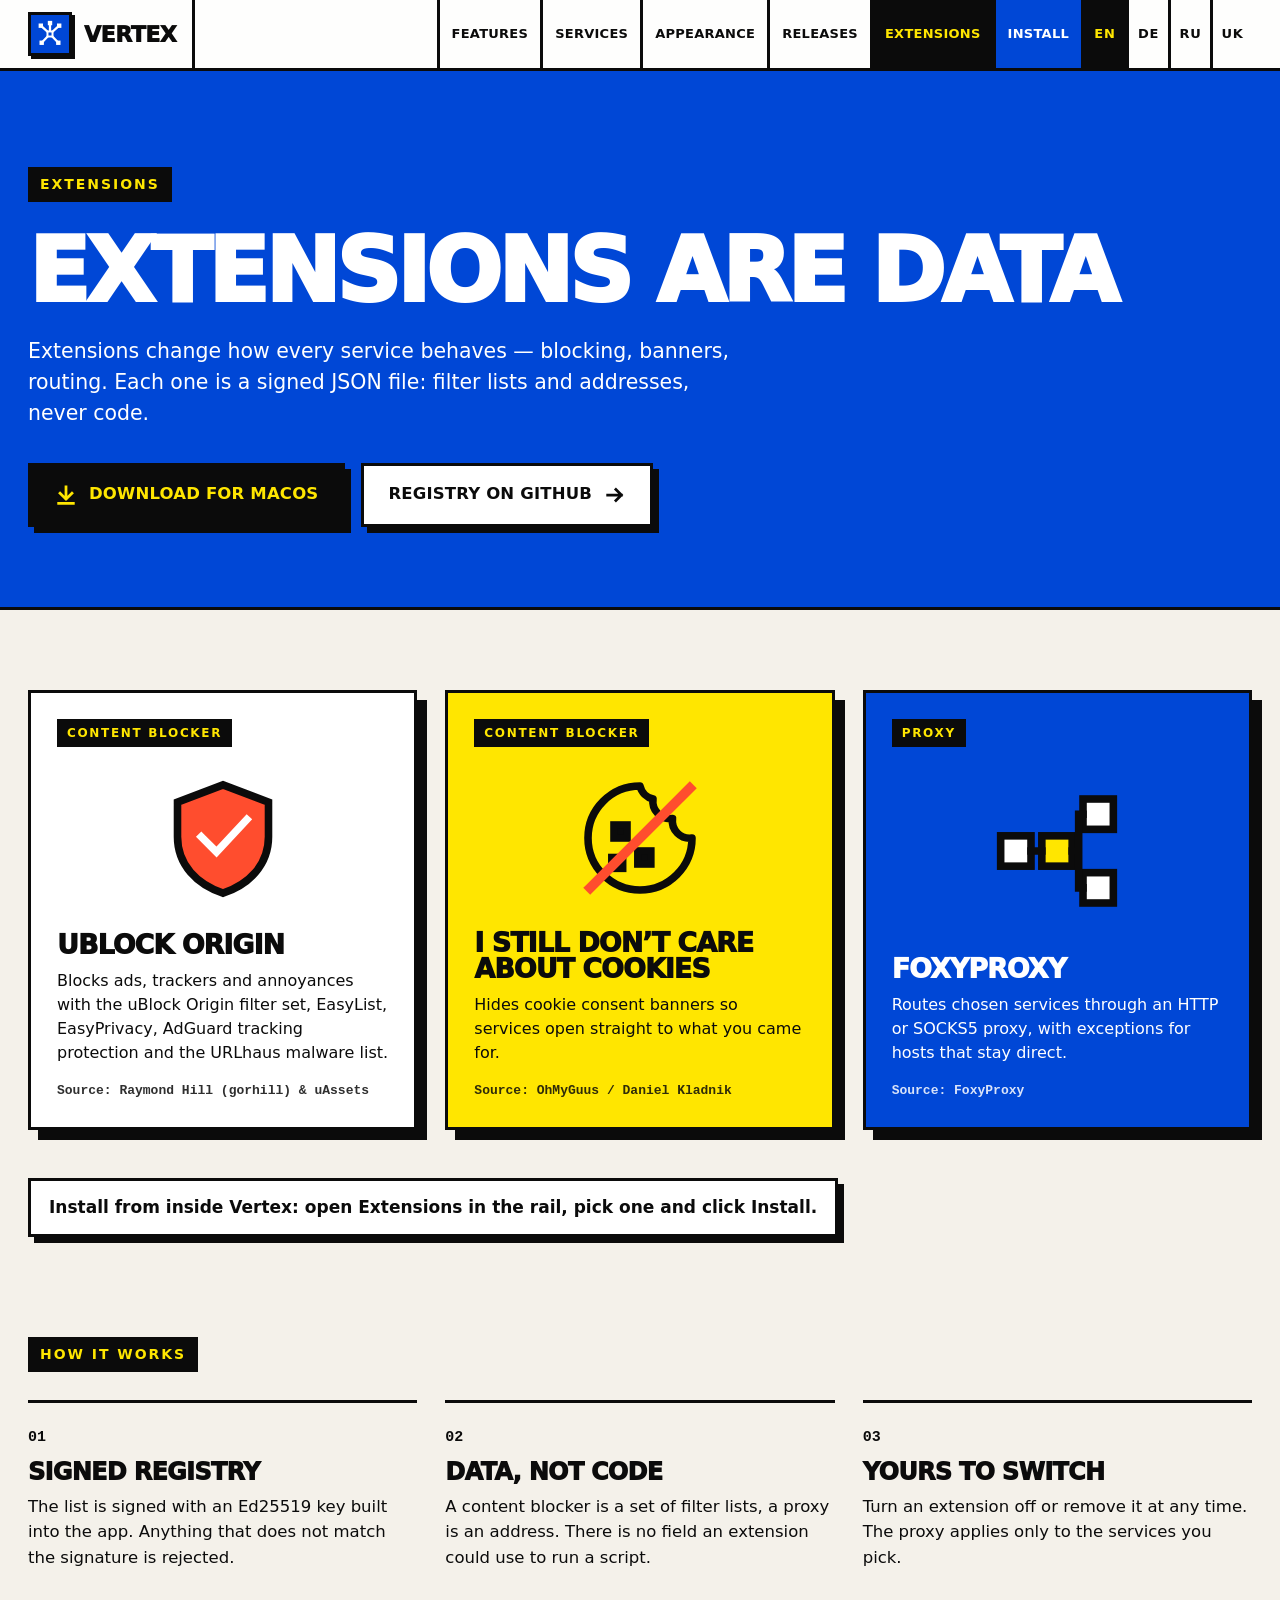
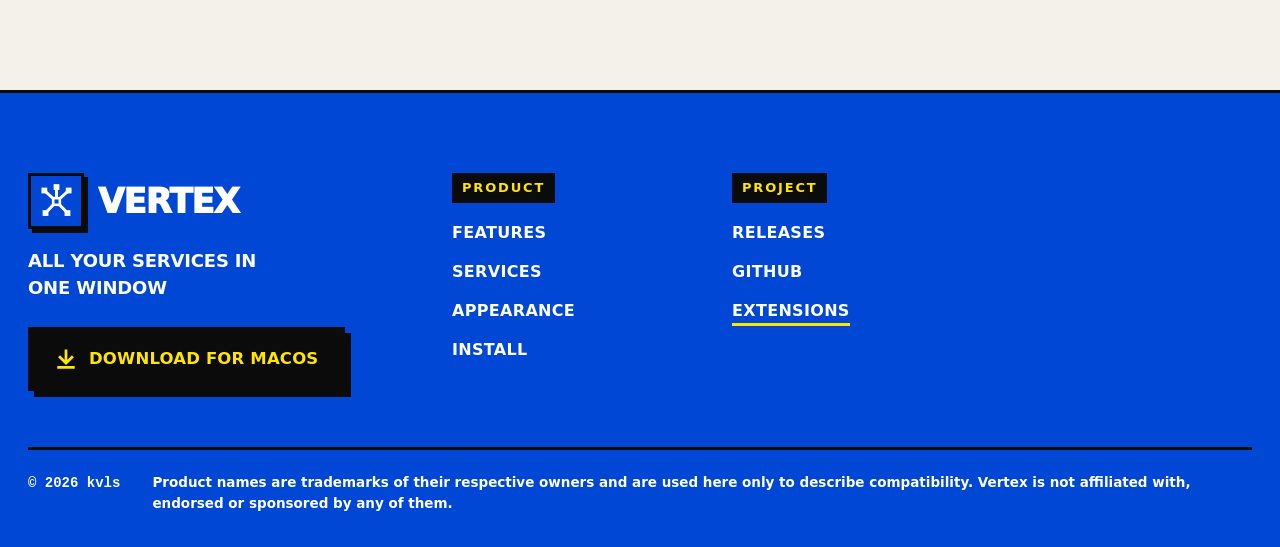
==== commit 6d57ab16: "Blue as the primary colour, new screenshots without third-party logos - Hero, page headers, Why and " ====
--- a/extensions.html
+++ b/extensions.html
@@ -13,7 +13,7 @@
 <body class="sub">
 <header class="nav">
   <div class="wrap nav-in">
-    <a class="logo" href="index.html"><span class="mk"><img src="assets/mark.svg" alt="" width="34" height="34"></span>VERTEX</a>
+    <a class="logo" href="index.html"><span class="mk"><img src="assets/mark-white.svg" alt="" width="34" height="34"></span>VERTEX</a>
     <button class="burger" id="burger" aria-label="Menu" aria-expanded="false"><i></i></button>
     <nav class="links" id="links">
       <a href="index.html#features" data-t="nav.features">Features</a>
@@ -85,7 +85,7 @@
   <div class="wrap">
     <div class="foot-grid">
       <div class="foot-brand">
-        <a class="foot-logo" href="index.html"><span class="mk"><img src="assets/mark.svg" alt="" width="40" height="40"></span>VERTEX</a>
+        <a class="foot-logo" href="index.html"><span class="mk"><img src="assets/mark-white.svg" alt="" width="40" height="40"></span>VERTEX</a>
         <p data-t="hero.claim">All your services in one window</p>
         <a class="btn" data-dl href="https://github.com/kvlsx/vertex-releases/releases/latest"><svg viewBox="0 0 24 24" fill="none" stroke="currentColor" stroke-width="3" stroke-linecap="square" aria-hidden="true"><path d="M12 3v13M5.5 10 12 16.5 18.5 10M4 21h16"/></svg><span data-t="cta.download">Download for macOS</span></a>
       </div>
--- a/assets/style.css
+++ b/assets/style.css
@@ -22,7 +22,7 @@
 strong{font-weight:850}
 .wrap{width:min(1320px,100% - 56px);margin-inline:auto}
 :focus-visible{outline:3px solid var(--k);outline-offset:4px}
-.svc :focus-visible,.inst :focus-visible,.final :focus-visible,.pbox :focus-visible,.panel.c-k :focus-visible,.links a.hl:focus-visible,.lang button[aria-pressed="true"]:focus-visible,.btn:not(.w):not(.y):focus-visible{outline-color:var(--y)}
+.hero :focus-visible,.sub-hero :focus-visible,.why :focus-visible,footer :focus-visible,.inst :focus-visible,.pbox :focus-visible,.panel.c-k :focus-visible,.links a.hl:focus-visible,.lang button[aria-pressed="true"]:focus-visible,.btn:not(.w):not(.y):focus-visible{outline-color:var(--y)}
 .qa summary:focus-visible{outline-offset:-5px}
 .sr-only{position:absolute;width:1px;height:1px;padding:0;margin:-1px;overflow:hidden;clip:rect(0 0 0 0);white-space:nowrap;border:0}
 ::selection{background:var(--k);color:var(--y)}
@@ -60,12 +60,12 @@
 .burger i{position:relative}
 
 /* Hero */
-.hero{background:var(--y);border-bottom:var(--bd);position:relative;overflow:hidden}
+.hero{background:var(--b);color:var(--w);border-bottom:var(--bd);position:relative;overflow:hidden}
 .hero .wrap{padding:72px 0 104px}
 .hero h1{font-size:clamp(48px,6.7vw,96px);line-height:.9;font-weight:950;letter-spacing:-.05em;text-transform:uppercase;max-width:15ch;text-wrap:balance;animation:rise 1s var(--ease) both}
 @keyframes rise{from{opacity:0;transform:translateY(60px)}to{opacity:1;transform:none}}
 .hero-grid{display:grid;grid-template-columns:minmax(0,11fr) minmax(0,13fr);gap:64px;margin-top:56px;align-items:start}
-.tagbox{background:var(--w);border:var(--bd);box-shadow:var(--sh);padding:24px 32px;max-width:60ch;font-size:20px;line-height:1.45;font-weight:560;animation:rise 1s .12s var(--ease) both}
+.tagbox{background:var(--w);color:var(--k);border:var(--bd);box-shadow:var(--sh);padding:24px 32px;max-width:60ch;font-size:20px;line-height:1.45;font-weight:560;animation:rise 1s .12s var(--ease) both}
 .ctas{display:flex;flex-wrap:wrap;gap:16px;margin-top:34px;animation:rise 1s .2s var(--ease) both}
 .meta{display:inline-block;margin-top:22px;font-family:var(--mono);font-size:14px;font-weight:600;background:var(--k);color:var(--y);padding:6px 10px}
 .shot{position:relative;animation:rise 1.1s .25s var(--ease) both}
@@ -76,7 +76,7 @@
 .frame-bar i{width:13px;height:13px;border-radius:50%;border:2px solid var(--k)}
 .frame-bar i:nth-child(1){background:#ff5f57}.frame-bar i:nth-child(2){background:#febc2e}.frame-bar i:nth-child(3){background:#28c840}
 .cap{margin-top:30px;background:var(--k);color:var(--w);padding:14px 18px;font-weight:650;font-size:16px;border:var(--bd);max-width:560px;transform:rotate(-1deg)}
-.sticker{position:absolute;right:-26px;top:-46px;width:132px;height:132px;border-radius:50%;background:var(--w);border:var(--bd);box-shadow:var(--sh);display:grid;place-items:center;z-index:2}
+.sticker{color:var(--k);position:absolute;right:-26px;top:-46px;width:132px;height:132px;border-radius:50%;background:var(--w);border:var(--bd);box-shadow:var(--sh);display:grid;place-items:center;z-index:2}
 .sticker img{width:62px;height:62px}
 .sticker::before{content:"";position:absolute;inset:9px;border-radius:50%;border:3px dashed var(--k);animation:spin 14s linear infinite}
 @keyframes spin{to{transform:rotate(360deg)}}
@@ -134,21 +134,22 @@
 .panel .icons img{width:52px;height:52px;border:3px solid var(--k);border-radius:50%;background:var(--w)}
 
 /* Services */
-.svc{background:var(--b);color:var(--w);border-bottom:var(--bd);padding:120px 0}
-.svc .label{background:var(--y);color:var(--k)}
+.svc{background:var(--y);color:var(--k);border-bottom:var(--bd);padding:120px 0}
 .svc-top{display:grid;grid-template-columns:minmax(0,1.1fr) minmax(0,1fr);gap:48px;align-items:end}
 .svc-grid{display:grid;grid-template-columns:repeat(6,minmax(0,1fr));gap:18px;margin-top:64px}
 .tile{aspect-ratio:3/2;padding:10px;text-align:center;background:var(--w);border:var(--bd);box-shadow:var(--sh);display:grid;place-items:center;transition:transform .2s var(--ease),box-shadow .2s var(--ease),background .2s}
 .tile span{color:var(--k);font-weight:950;font-size:clamp(15px,1.45vw,21px);line-height:1;letter-spacing:-.02em;text-transform:uppercase;overflow-wrap:anywhere;transition:transform .35s var(--ease)}
-.tile.t1{background:var(--y)}
+.tile.t1{background:var(--b)}
+.tile.t1 span{color:var(--w)}
 .tile.t2{background:var(--r)}
 .tile.t3{background:var(--k)}
 .tile.t3 span{color:var(--w)}
-.tile:hover{transform:translate(-3px,-3px) rotate(-3deg);box-shadow:10px 10px 0 var(--k);background:var(--y)}
+.tile:hover{transform:translate(-3px,-3px) rotate(-3deg);box-shadow:10px 10px 0 var(--k);background:var(--b)}
+.tile:hover span{color:var(--w)}
 .tile:hover span{transform:scale(1.08)}
-.tile.t3:hover span{color:var(--k)}
+.tile.t3:hover span{color:var(--w)}
 .tile:nth-child(even):hover{transform:translate(-3px,-3px) rotate(3deg)}
-.more{display:inline-flex;margin-top:40px;background:var(--y);color:var(--k);border:var(--bd);box-shadow:var(--sh);padding:14px 20px;font-weight:900;font-size:18px;text-transform:uppercase;letter-spacing:.01em;transform:rotate(-1.5deg)}
+.more{display:inline-flex;margin-top:40px;background:var(--b);color:var(--w);border:var(--bd);box-shadow:var(--sh);padding:14px 20px;font-weight:900;font-size:18px;text-transform:uppercase;letter-spacing:.01em;transform:rotate(-1.5deg)}
 
 /* Appearance */
 .look{background:var(--w);border-bottom:var(--bd);padding:120px 0}
@@ -209,8 +210,8 @@
 .band-cap{position:absolute;left:max(28px,calc((100% - 1320px) / 2));top:6px;max-width:calc(100% - 64px);z-index:2;background:var(--y);border:var(--bd);box-shadow:4px 4px 0 var(--k);padding:6px 12px;font-weight:900;font-size:13px;letter-spacing:.1em;text-transform:uppercase;transform:rotate(-3deg)}
 
 /* Why */
-.why{background:var(--y);border-bottom:var(--bd);padding:120px 0;position:relative;overflow:hidden}
-.why-grid{display:grid;grid-template-columns:repeat(4,minmax(0,1fr));gap:0;margin-top:56px;border:var(--bd);background:var(--w);box-shadow:10px 10px 0 var(--k)}
+.why{background:var(--b);color:var(--w);border-bottom:var(--bd);padding:120px 0;position:relative;overflow:hidden}
+.why-grid{color:var(--k);display:grid;grid-template-columns:repeat(4,minmax(0,1fr));gap:0;margin-top:56px;border:var(--bd);background:var(--w);box-shadow:10px 10px 0 var(--k)}
 .wc{padding:30px 26px 34px;border-right:var(--bd);position:relative;transition:background .15s}
 .wc:last-child{border-right:0}
 .wc:hover{background:var(--k);color:var(--w)}
@@ -284,12 +285,12 @@
 @keyframes drop{from{opacity:0;transform:translateY(-8px)}to{opacity:1;transform:none}}
 
 /* Final CTA */
-.final{background:var(--b);color:var(--w);border-bottom:var(--bd);padding:130px 0;position:relative;overflow:hidden}
+.final{background:var(--y);color:var(--k);border-bottom:var(--bd);padding:130px 0;position:relative;overflow:hidden}
 .final h2{font-size:clamp(48px,7vw,104px);line-height:.86;font-weight:950;letter-spacing:-.055em;text-transform:uppercase;max-width:12ch;text-wrap:balance}
 .final p{font-size:clamp(19px,1.8vw,24px);font-weight:600;margin-top:28px;max-width:620px}
 .final .ctas{animation:none}
 .final .btn.w:hover,.final .btn.y:hover{box-shadow:8px 8px 0 var(--k)}
-.final-ico{display:grid;place-items:center;aspect-ratio:1;padding:clamp(18px,3vw,40px);position:absolute;right:max(28px,calc((100% - 1320px) / 2));bottom:90px;width:clamp(120px,18vw,260px);border:var(--bd);box-shadow:12px 12px 0 var(--k);background:var(--y);transform:rotate(8deg);transition:transform .4s var(--ease)}
+.final-ico{display:grid;place-items:center;aspect-ratio:1;padding:clamp(18px,3vw,40px);position:absolute;right:max(28px,calc((100% - 1320px) / 2));bottom:90px;width:clamp(120px,18vw,260px);border:var(--bd);box-shadow:12px 12px 0 var(--k);background:var(--b);transform:rotate(8deg);transition:transform .4s var(--ease)}
 .final-ico img{width:100%;height:100%}
 .final-ico:hover{transform:rotate(0) scale(1.03)}
 .copy{width:auto;padding:0 16px;gap:8px;display:flex;align-items:center;font-weight:900;font-size:13px;letter-spacing:.06em;text-transform:uppercase}
@@ -394,7 +395,7 @@
 
 /* Subpages: releases, imprint, privacy */
 .links a[aria-current="page"]{background:var(--k);color:var(--y)}
-.sub-hero{background:var(--y);border-bottom:var(--bd);padding:96px 0 80px}
+.sub-hero{background:var(--b);color:var(--w);border-bottom:var(--bd);padding:96px 0 80px}
 .sub-hero .h2{font-size:clamp(34px,7vw,96px);margin-top:28px;hyphens:auto;overflow-wrap:anywhere}
 .rel{padding:80px 0 120px;border-bottom:var(--bd)}
 .rel-hint{display:inline-block;margin-bottom:28px;border:var(--bd);background:var(--w);padding:8px 14px;font-weight:700;font-size:15px}
@@ -403,9 +404,9 @@
 .rel-state{font-family:var(--mono);font-weight:700;font-size:16px;padding:28px;border:var(--bd);background:var(--w);box-shadow:var(--sh)}
 .rel-state.err{display:flex;flex-wrap:wrap;gap:20px;align-items:center;justify-content:space-between;font-family:var(--sans)}
 .rc{background:var(--w);border:var(--bd);box-shadow:10px 10px 0 var(--k)}
-.rc.now{box-shadow:10px 10px 0 var(--b)}
+.rc.now{box-shadow:10px 10px 0 var(--y)}
 .rc-head{display:flex;flex-wrap:wrap;align-items:center;gap:16px 24px;padding:26px 28px;border-bottom:var(--bd)}
-.rc.now .rc-head{background:var(--y)}
+.rc.now .rc-head{background:var(--b);color:var(--w)}
 .rc-head>div{margin-right:auto}
 .rc-v{font-size:clamp(34px,4vw,52px);line-height:.95;font-weight:950;letter-spacing:-.04em}
 .rc-d{margin-top:8px;font-family:var(--mono);font-size:14px;font-weight:600}
@@ -430,22 +431,22 @@
 .legal-in li+li{margin-top:6px}
 .legal-in address{font-style:normal}
 .legal-in .todo{background:var(--y);border:2px solid var(--k);padding:0 6px;font-weight:800}
-.legal-note{display:inline-block;margin-top:24px;border:var(--bd);background:var(--w);padding:8px 14px;font-weight:700;font-size:15px}
+.legal-note{color:var(--k);display:inline-block;margin-top:24px;border:var(--bd);background:var(--w);padding:8px 14px;font-weight:700;font-size:15px}
 .legal-note[hidden]{display:none}
 @media (max-width:640px){
   .sub-hero{padding:64px 0 56px}
   .rel,.legal{padding:56px 0 84px}
   .rc-head,.rc-notes{padding:20px}
   .rc{box-shadow:7px 7px 0 var(--k)}
-  .rc.now{box-shadow:7px 7px 0 var(--b)}
+  .rc.now{box-shadow:7px 7px 0 var(--y)}
   .rc-head .btn{width:100%;justify-content:center}
 }
 
 /* Brand tile and footer */
-.mk{display:grid;place-items:center;flex:none;width:44px;height:44px;background:var(--y);border:var(--bd);box-shadow:3px 3px 0 var(--k);transition:width .25s,height .25s}
+.mk{display:grid;place-items:center;flex:none;width:44px;height:44px;background:var(--b);border:var(--bd);box-shadow:3px 3px 0 var(--k);transition:width .25s,height .25s}
 .mk img{width:74%;height:74%}
 .nav.small .logo .mk{width:36px;height:36px}
-footer{background:var(--y);padding:80px 0 36px}
+footer{background:var(--b);color:var(--w);padding:80px 0 36px}
 .foot-grid{display:grid;grid-template-columns:minmax(0,1.6fr) repeat(3,minmax(0,1fr));gap:40px}
 .foot-logo{display:inline-flex;align-items:center;gap:14px;font-size:34px;font-weight:950;letter-spacing:-.03em}
 .foot-logo .mk{width:56px;height:56px;box-shadow:4px 4px 0 var(--k)}
@@ -453,7 +454,7 @@
 .foot-col{display:flex;flex-direction:column;align-items:flex-start;gap:12px}
 .foot-col h3{font-size:13px;font-weight:900;letter-spacing:.14em;text-transform:uppercase;background:var(--k);color:var(--y);padding:5px 10px;margin-bottom:6px}
 .foot-col a{font-weight:800;font-size:16px;text-transform:uppercase;letter-spacing:.02em;border-bottom:3px solid transparent;transition:border-color .15s}
-.foot-col a:hover,.foot-col a[aria-current="page"]{border-bottom-color:var(--k)}
+.foot-col a:hover,.foot-col a[aria-current="page"]{border-bottom-color:var(--y)}
 .foot-bottom{display:flex;flex-wrap:wrap;gap:12px 32px;align-items:baseline;margin-top:56px;padding-top:22px;border-top:var(--bd)}
 .copy-r{font-family:var(--mono);font-weight:800;font-size:14px}
 .foot-bottom .tm{flex:1;min-width:260px;font-size:13.5px;line-height:1.5;font-weight:600}
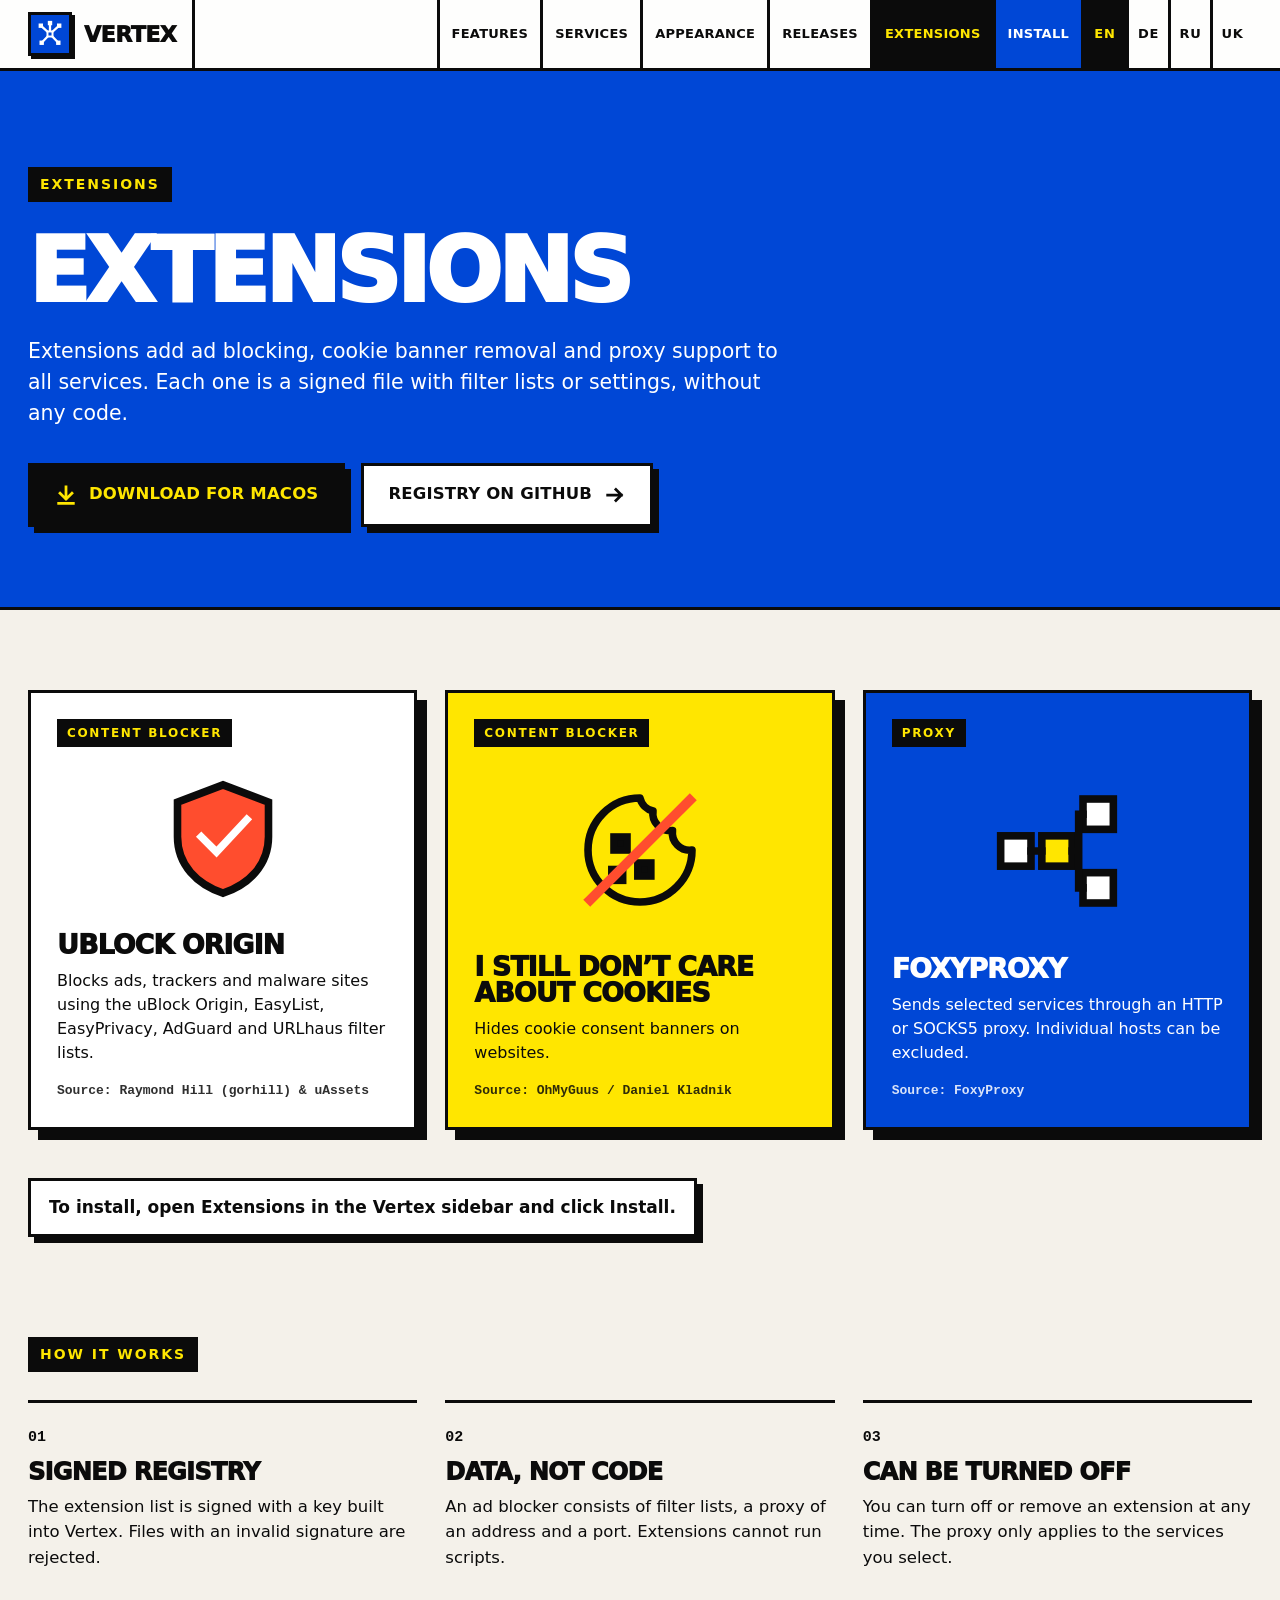
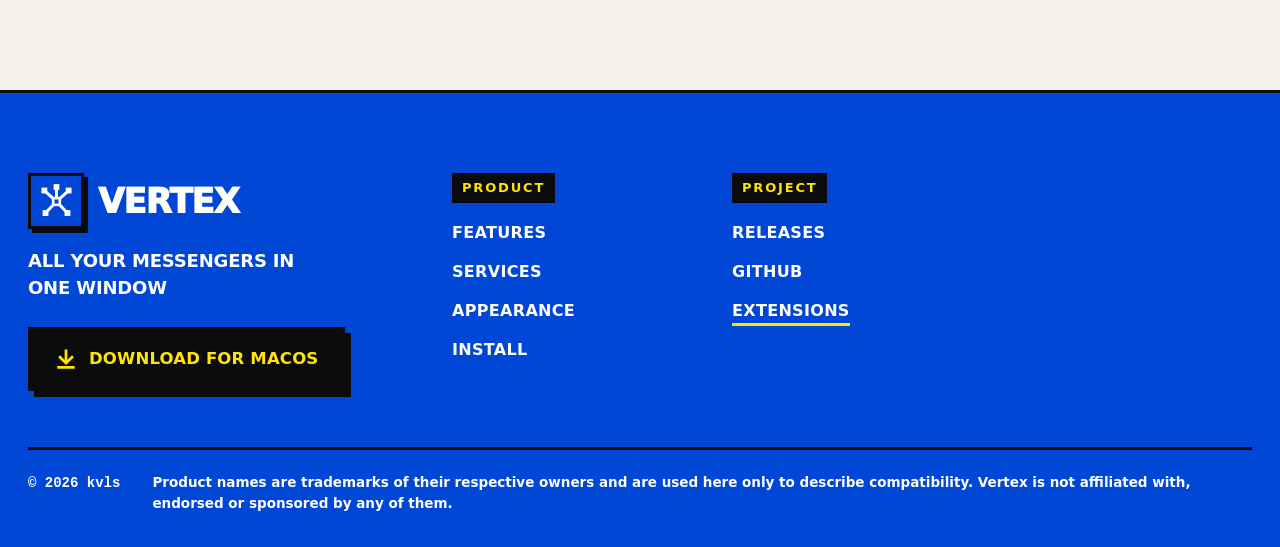
==== commit 0603e4b5: "Plain copy, calmer feature cards, correct install steps, SEO - Rewrote all texts in four languages w" ====
--- a/extensions.html
+++ b/extensions.html
@@ -3,8 +3,24 @@
 <head>
 <meta charset="utf-8">
 <meta name="viewport" content="width=device-width, initial-scale=1">
-<title>Vertex — Extensions</title>
-<meta name="description" content="Vertex extensions: content blocking, cookie banners and proxy. Data only, signed, nothing executes.">
+<title>Vertex extensions: ad blocker, cookie banners, proxy</title>
+<meta name="description" content="Extensions for Vertex on macOS: block ads and trackers, hide cookie banners, route services through a proxy. Signed, data only, no code.">
+<link rel="canonical" href="https://kvlsx.github.io/vertex-site/extensions.html">
+<meta name="robots" content="index, follow">
+<meta name="theme-color" content="#0047d6">
+<meta property="og:type" content="website">
+<meta property="og:site_name" content="Vertex">
+<meta property="og:title" content="Vertex extensions: ad blocker, cookie banners, proxy">
+<meta property="og:description" content="Extensions for Vertex on macOS: block ads and trackers, hide cookie banners, route services through a proxy. Signed, data only, no code.">
+<meta property="og:url" content="https://kvlsx.github.io/vertex-site/extensions.html">
+<meta property="og:image" content="https://kvlsx.github.io/vertex-site/assets/og-image.png">
+<meta property="og:image:width" content="1200">
+<meta property="og:image:height" content="630">
+<meta property="og:image:alt" content="Vertex: all your messengers in one window">
+<meta name="twitter:card" content="summary_large_image">
+<meta name="twitter:title" content="Vertex extensions: ad blocker, cookie banners, proxy">
+<meta name="twitter:description" content="Extensions for Vertex on macOS: block ads and trackers, hide cookie banners, route services through a proxy. Signed, data only, no code.">
+<meta name="twitter:image" content="https://kvlsx.github.io/vertex-site/assets/og-image.png">
 <link rel="icon" href="assets/favicon.svg" type="image/svg+xml">
 <link rel="icon" href="assets/favicon-32.png" sizes="32x32">
 <link rel="apple-touch-icon" href="assets/apple-touch-icon.png">
@@ -31,8 +47,8 @@
 <section class="sub-hero">
   <div class="wrap">
     <span class="label" data-t="ext.label">Extensions</span>
-    <h1 class="h2" data-t="ext.title">Extensions are data</h1>
-    <p class="lede" data-t="ext.lede">Extensions change how every service behaves — blocking, banners, routing. Each one is a signed JSON file: filter lists and addresses, never code.</p>
+    <h1 class="h2" data-t="ext.title">Extensions</h1>
+    <p class="lede" data-t="ext.lede">Extensions add ad blocking, cookie banner removal and proxy support to all services. Each one is a signed file with filter lists or settings, without any code.</p>
     <div class="ctas">
       <a class="btn" data-dl href="https://github.com/kvlsx/vertex-releases/releases/latest"><svg viewBox="0 0 24 24" fill="none" stroke="currentColor" stroke-width="3" stroke-linecap="square" aria-hidden="true"><path d="M12 3v13M5.5 10 12 16.5 18.5 10M4 21h16"/></svg><span data-t="cta.download">Download for macOS</span></a>
       <a class="btn w" href="https://github.com/kvlsx/vertex-extensions"><span data-t="ext.github">Registry on GitHub</span><svg viewBox="0 0 24 24" fill="none" stroke="currentColor" stroke-width="3" stroke-linecap="square" aria-hidden="true"><path d="M4 12h15M13 6l6 6-6 6"/></svg></a>
@@ -47,25 +63,25 @@
         <div class="xc-top"><span class="xc-type" data-t="ext.type.adblocker">Content blocker</span><span class="xc-ver" data-ver>&nbsp;</span></div>
         <div class="xc-glyph"><svg viewBox="0 0 120 120" fill="none" stroke="#0b0b0b" stroke-width="7" stroke-linejoin="miter"><path d="M60 10 102 26v32c0 26-18 44-42 52-24-8-42-26-42-52V26z" fill="#ff4d2e"/><path d="M40 58l14 14 28-30" stroke="#fff" stroke-linecap="square"/></svg></div>
         <h2 class="xc-name">uBlock Origin</h2>
-        <p class="xc-desc" data-t="ext.ublock.p">Blocks ads, trackers and annoyances with the uBlock Origin filter set, EasyList, EasyPrivacy, AdGuard tracking protection and the URLhaus malware list.</p>
+        <p class="xc-desc" data-t="ext.ublock.p">Blocks ads, trackers and malware sites using the uBlock Origin, EasyList, EasyPrivacy, AdGuard and URLhaus filter lists.</p>
         <p class="xc-by"><span data-t="ext.by">Source</span>: Raymond Hill (gorhill) &amp; uAssets</p>
       </article>
       <article class="xc c-y" data-ext="idcac">
         <div class="xc-top"><span class="xc-type" data-t="ext.type.adblocker">Content blocker</span><span class="xc-ver" data-ver>&nbsp;</span></div>
         <div class="xc-glyph"><svg viewBox="0 0 120 120" fill="none" stroke="#0b0b0b" stroke-width="7"><path d="M60 12a48 48 0 1 0 48 48 16 16 0 0 1-18-18 16 16 0 0 1-18-18A16 16 0 0 1 60 12z" fill="#ffe600" stroke-linejoin="round"/><rect x="36" y="48" width="12" height="12" fill="#0b0b0b"/><rect x="58" y="72" width="12" height="12" fill="#0b0b0b"/><rect x="34" y="78" width="10" height="10" fill="#0b0b0b"/><path d="M14 106 106 14" stroke="#ff4d2e" stroke-width="9" stroke-linecap="square"/></svg></div>
         <h2 class="xc-name">I Still Don’t Care About Cookies</h2>
-        <p class="xc-desc" data-t="ext.idcac.p">Hides cookie consent banners so services open straight to what you came for.</p>
+        <p class="xc-desc" data-t="ext.idcac.p">Hides cookie consent banners on websites.</p>
         <p class="xc-by"><span data-t="ext.by">Source</span>: OhMyGuus / Daniel Kladnik</p>
       </article>
       <article class="xc c-b" data-ext="foxyproxy">
         <div class="xc-top"><span class="xc-type" data-t="ext.type.proxy">Proxy</span><span class="xc-ver" data-ver>&nbsp;</span></div>
         <div class="xc-glyph"><svg viewBox="0 0 120 120" fill="none" stroke="#0b0b0b" stroke-width="7"><rect x="8" y="46" width="28" height="28" fill="#fff"/><rect x="46" y="46" width="28" height="28" fill="#ffe600"/><rect x="84" y="12" width="28" height="28" fill="#fff"/><rect x="84" y="80" width="28" height="28" fill="#fff"/><path d="M36 60h10M74 60h6v-34h4M80 60v34h4" stroke-linecap="square"/></svg></div>
         <h2 class="xc-name">FoxyProxy</h2>
-        <p class="xc-desc" data-t="ext.foxy.p">Routes chosen services through an HTTP or SOCKS5 proxy, with exceptions for hosts that stay direct.</p>
+        <p class="xc-desc" data-t="ext.foxy.p">Sends selected services through an HTTP or SOCKS5 proxy. Individual hosts can be excluded.</p>
         <p class="xc-by"><span data-t="ext.by">Source</span>: FoxyProxy</p>
       </article>
     </div>
-    <p class="xl-how" data-t="ext.how">Install from inside Vertex: open Extensions in the rail, pick one and click Install.</p>
+    <p class="xl-how" data-t="ext.how">To install, open Extensions in the Vertex sidebar and click Install.</p>
   </div>
 </section>
 
@@ -73,9 +89,9 @@
   <div class="wrap">
     <span class="label" data-t="ext.stepsLabel">How it works</span>
     <div class="xs-grid">
-      <div class="xs-step"><span class="xs-n">01</span><h3 data-t="ext.s1.h">Signed registry</h3><p data-t="ext.s1.p">The list is signed with an Ed25519 key built into the app. Anything that does not match the signature is rejected.</p></div>
-      <div class="xs-step"><span class="xs-n">02</span><h3 data-t="ext.s2.h">Data, not code</h3><p data-t="ext.s2.p">A content blocker is a set of filter lists, a proxy is an address. There is no field an extension could use to run a script.</p></div>
-      <div class="xs-step"><span class="xs-n">03</span><h3 data-t="ext.s3.h">Yours to switch</h3><p data-t="ext.s3.p">Turn an extension off or remove it at any time. The proxy applies only to the services you pick.</p></div>
+      <div class="xs-step"><span class="xs-n">01</span><h3 data-t="ext.s1.h">Signed registry</h3><p data-t="ext.s1.p">The extension list is signed with a key built into Vertex. Files with an invalid signature are rejected.</p></div>
+      <div class="xs-step"><span class="xs-n">02</span><h3 data-t="ext.s2.h">Data, not code</h3><p data-t="ext.s2.p">An ad blocker consists of filter lists, a proxy of an address and a port. Extensions cannot run scripts.</p></div>
+      <div class="xs-step"><span class="xs-n">03</span><h3 data-t="ext.s3.h">Can be turned off</h3><p data-t="ext.s3.p">You can turn off or remove an extension at any time. The proxy only applies to the services you select.</p></div>
     </div>
   </div>
 </section>
@@ -86,7 +102,7 @@
     <div class="foot-grid">
       <div class="foot-brand">
         <a class="foot-logo" href="index.html"><span class="mk"><img src="assets/mark-white.svg" alt="" width="40" height="40"></span>VERTEX</a>
-        <p data-t="hero.claim">All your services in one window</p>
+        <p data-t="hero.claim">All your messengers in one window</p>
         <a class="btn" data-dl href="https://github.com/kvlsx/vertex-releases/releases/latest"><svg viewBox="0 0 24 24" fill="none" stroke="currentColor" stroke-width="3" stroke-linecap="square" aria-hidden="true"><path d="M12 3v13M5.5 10 12 16.5 18.5 10M4 21h16"/></svg><span data-t="cta.download">Download for macOS</span></a>
       </div>
       <nav class="foot-col" data-t-label="foot.product" aria-label="Product">
--- a/assets/style.css
+++ b/assets/style.css
@@ -116,22 +116,13 @@
 .hs-track .panel{scroll-snap-align:start}
 .hs-bar{position:relative;height:14px;border:var(--bd);background:var(--w);margin-top:26px;overflow:hidden}
 .hs-bar i{position:absolute;top:0;bottom:0;left:0;width:20%;background:var(--k)}
-.panel{flex:none;width:min(420px,80vw);min-height:520px;border:var(--bd);box-shadow:10px 10px 0 var(--k);padding:30px;display:flex;flex-direction:column;background:var(--w);position:relative;transition:transform .3s var(--ease)}
-.panel:hover{transform:rotate(-1deg)}
-.panel .num{font-family:var(--mono);font-weight:800;font-size:15px;display:flex;justify-content:space-between;align-items:center}
-.panel .num span{border:var(--bd);width:34px;height:30px;display:grid;place-items:center;background:var(--w);color:var(--k)}
-.panel .glyph{flex:1;display:grid;place-items:center;min-height:120px}
-.panel .glyph svg{width:min(150px,50%);height:auto;transition:transform .5s var(--ease)}
-.panel:hover .glyph svg{transform:scale(1.08) rotate(-4deg)}
-.panel h3{font-size:clamp(26px,2.2vw,32px);hyphens:auto;overflow-wrap:break-word;line-height:.95;font-weight:950;letter-spacing:-.035em;text-transform:uppercase;margin-bottom:14px}
+.panel{flex:none;width:min(360px,80vw);min-height:390px;border:var(--bd);box-shadow:8px 8px 0 var(--k);padding:28px;display:flex;flex-direction:column;background:var(--w);position:relative;transition:transform .15s var(--ease),box-shadow .15s var(--ease)}
+.panel:hover{transform:translate(-3px,-3px);box-shadow:11px 11px 0 var(--k)}
+.pi{width:64px;height:64px;flex:none;display:grid;place-items:center;background:var(--b);color:var(--w);border:var(--bd)}
+.pi svg{width:30px;height:30px}
+.panel .num{position:absolute;top:30px;right:28px;font-family:var(--mono);font-weight:800;font-size:14px;opacity:.6}
+.panel h3{margin-top:auto;padding-top:40px;font-size:clamp(24px,2vw,29px);hyphens:auto;overflow-wrap:break-word;line-height:1;font-weight:950;letter-spacing:-.03em;text-transform:uppercase;margin-bottom:12px}
 .panel p{font-size:16.5px;line-height:1.5;font-weight:500}
-.panel.c-y{background:var(--y)}
-.panel.c-k{background:var(--k);color:var(--w);box-shadow:10px 10px 0 var(--b)}
-.panel.c-k .num{color:var(--y)}
-.panel.c-b{background:var(--b);color:var(--w)}
-.panel.c-r{background:var(--r)}
-.panel .icons{display:flex;gap:8px;flex-wrap:wrap;justify-content:center}
-.panel .icons img{width:52px;height:52px;border:3px solid var(--k);border-radius:50%;background:var(--w)}
 
 /* Services */
 .svc{background:var(--y);color:var(--k);border-bottom:var(--bd);padding:120px 0}
@@ -176,7 +167,7 @@
 .inst .label{background:var(--y);color:var(--k)}
 .inst .h2{color:var(--y)}
 .inst-grid{display:grid;grid-template-columns:minmax(0,1.25fr) minmax(0,1fr);gap:40px;margin-top:56px;align-items:start}
-.warn{background:var(--r);color:var(--k);border:3px solid var(--w);box-shadow:10px 10px 0 var(--y);padding:34px}
+.warn{background:var(--w);color:var(--k);border:3px solid var(--w);box-shadow:10px 10px 0 var(--y);padding:34px}
 .warn h3{display:flex;gap:14px;align-items:center;font-size:clamp(26px,2.6vw,36px);line-height:1;font-weight:950;letter-spacing:-.03em;text-transform:uppercase;margin-bottom:18px}
 .warn h3 svg{width:40px;height:40px;flex:none}
 .warn p{font-size:17px;font-weight:540;margin-bottom:16px}
@@ -348,7 +339,7 @@
   .band-row .x{height:48px}
   .hs{padding:84px 0 70px;--gut:16px}
   .hs-head{flex-direction:column;align-items:flex-start;margin-bottom:36px}
-  .panel{width:84vw;min-height:460px;padding:24px;box-shadow:7px 7px 0 var(--k)}
+  .panel{width:84vw;min-height:340px;padding:24px;box-shadow:7px 7px 0 var(--k)}
   .svc,.look,.inst{padding:84px 0}
   .svc-grid{grid-template-columns:repeat(3,minmax(0,1fr));gap:14px}
   .ways{gap:10px}
